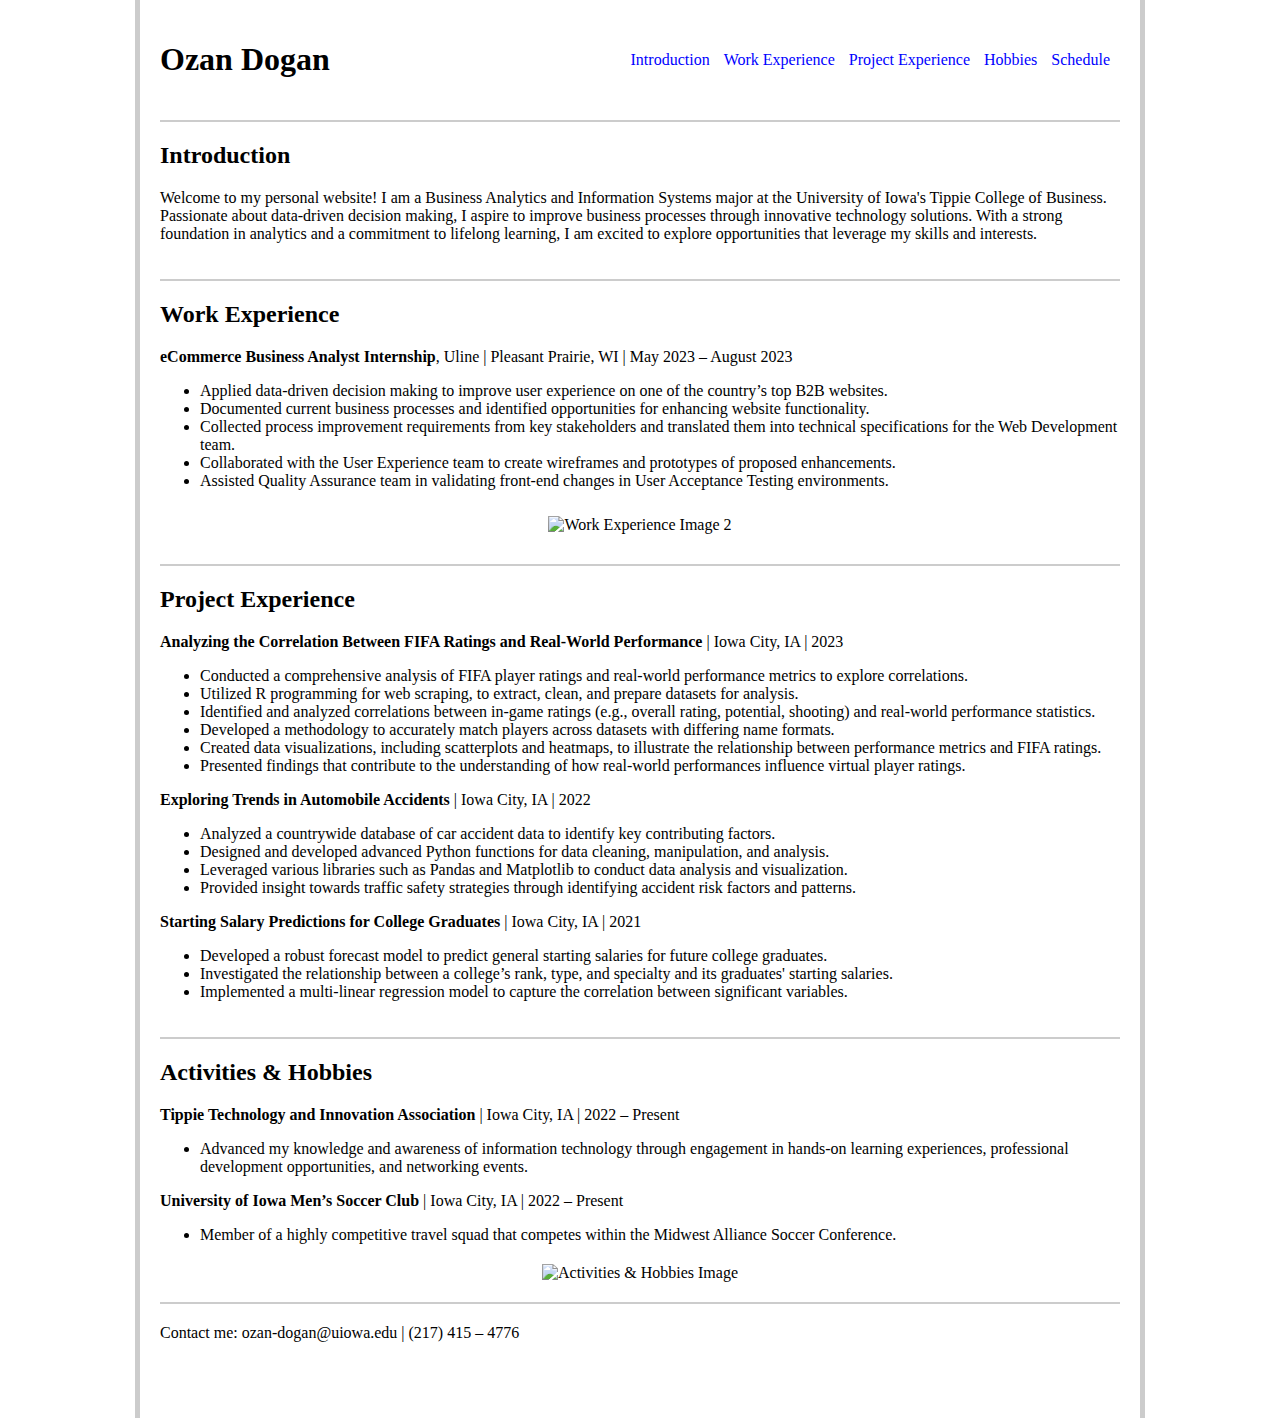
==== index.html @ 4a9fad22 "Final commit." ====
<!DOCTYPE html>
<html lang="en">
<head>
    <meta charset="UTF-8">
    <meta name="viewport" content="width=device-width, initial-scale=1.0">
    <link rel="stylesheet" href="stylesheet.css">
    <title>Ozan Dogan</title>
</head>
<body>

<div class="container">
    <header style="display: flex; justify-content: space-between; align-items: center;">
        <h1>Ozan Dogan</h1>
        <nav>
            <ul>
                <li><a href="#introduction">Introduction</a></li>
                <li><a href="#work">Work Experience</a></li>
                <li><a href="#projects">Project Experience</a></li>
                <li><a href="#hobbies">Hobbies</a></li>
                <li><a href="schedule.html">Schedule</a></li>
            </ul>
        </nav>
    </header>

    <section id="introduction">
        <h2>Introduction</h2>
        <p>Welcome to my personal website! I am a Business Analytics and Information Systems major at the University of Iowa's Tippie College of Business. Passionate about data-driven decision making, I aspire to improve business processes through innovative technology solutions. With a strong foundation in analytics and a commitment to lifelong learning, I am excited to explore opportunities that leverage my skills and interests.</p>
    </section>

    <section id="work">
        <h2>Work Experience</h2>
        <p><strong>eCommerce Business Analyst Internship</strong>, Uline | Pleasant Prairie, WI | May 2023 – August 2023</p>
        <ul>
            <li>Applied data-driven decision making to improve user experience on one of the country’s top B2B websites.</li>
            <li>Documented current business processes and identified opportunities for enhancing website functionality.</li>
            <li>Collected process improvement requirements from key stakeholders and translated them into technical specifications for the Web Development team.</li>
            <li>Collaborated with the User Experience team to create wireframes and prototypes of proposed enhancements.</li>
            <li>Assisted Quality Assurance team in validating front-end changes in User Acceptance Testing environments.</li>
        </ul>
        <div style="text-align: center;">
            <img src="images/image3.jpg" alt="Work Experience Image 2" style="width: 45%; margin: 10px;">
        </div>
    </section>

    <section id="projects">
        <h2>Project Experience</h2>
        <p><strong>Analyzing the Correlation Between FIFA Ratings and Real-World Performance</strong> | Iowa City, IA | 2023</p>
        <ul>
            <li>Conducted a comprehensive analysis of FIFA player ratings and real-world performance metrics to explore correlations.</li>
            <li>Utilized R programming for web scraping, to extract, clean, and prepare datasets for analysis.</li>
            <li>Identified and analyzed correlations between in-game ratings (e.g., overall rating, potential, shooting) and real-world performance statistics.</li>
            <li>Developed a methodology to accurately match players across datasets with differing name formats.</li>
            <li>Created data visualizations, including scatterplots and heatmaps, to illustrate the relationship between performance metrics and FIFA ratings.</li>
            <li>Presented findings that contribute to the understanding of how real-world performances influence virtual player ratings.</li>
        </ul>
        <p><strong>Exploring Trends in Automobile Accidents</strong> | Iowa City, IA | 2022</p>
        <ul>
            <li>Analyzed a countrywide database of car accident data to identify key contributing factors.</li>
            <li>Designed and developed advanced Python functions for data cleaning, manipulation, and analysis.</li>
            <li>Leveraged various libraries such as Pandas and Matplotlib to conduct data analysis and visualization.</li>
            <li>Provided insight towards traffic safety strategies through identifying accident risk factors and patterns.</li>
        </ul>
        <p><strong>Starting Salary Predictions for College Graduates</strong> | Iowa City, IA | 2021</p>
        <ul>
            <li>Developed a robust forecast model to predict general starting salaries for future college graduates.</li>
            <li>Investigated the relationship between a college’s rank, type, and specialty and its graduates' starting salaries.</li>
            <li>Implemented a multi-linear regression model to capture the correlation between significant variables.</li>
        </ul>
    </section>

    <section id="hobbies">
        <h2>Activities & Hobbies</h2>
        <p><strong>Tippie Technology and Innovation Association</strong> | Iowa City, IA | 2022 – Present</p>
        <ul>
            <li>Advanced my knowledge and awareness of information technology through engagement in hands-on learning experiences, professional development opportunities, and networking events.</li>
        </ul>
        <p><strong>University of Iowa Men’s Soccer Club</strong> | Iowa City, IA | 2022 – Present</p>
        <ul>
            <li>Member of a highly competitive travel squad that competes within the Midwest Alliance Soccer Conference.</li>
        </ul>
        <div style="text-align: center; margin-top: 20px;">
            <img src="images/image4.jpg" alt="Activities & Hobbies Image" style="width: 60%; height: auto;">
        </div>
    </section>

    <footer>
        <p>Contact me: ozan-dogan@uiowa.edu | (217) 415 – 4776</p>
    </footer>
</div>

</body>
</html>
---- stylesheet.css ----
body {
    margin: 0;
    padding: 0;
    box-sizing: border-box;
}

.container {
    margin: 0 auto;
    max-width: 960px;
    padding: 20px;
    border-left: 5px solid #ccc;
    border-right: 5px solid #ccc;
}

header, section, footer {
    border-bottom: 2px solid #ccc;
    padding-bottom: 20px;
    margin-bottom: 20px;
}

nav ul {
    list-style-type: none;
    padding: 0;
}

nav ul li {
    display: inline;
    margin-right: 10px;
}

a {
    text-decoration: none;
    color: blue;
}

a:hover {
    text-decoration: underline;
}

footer {
    border-bottom: none;
}
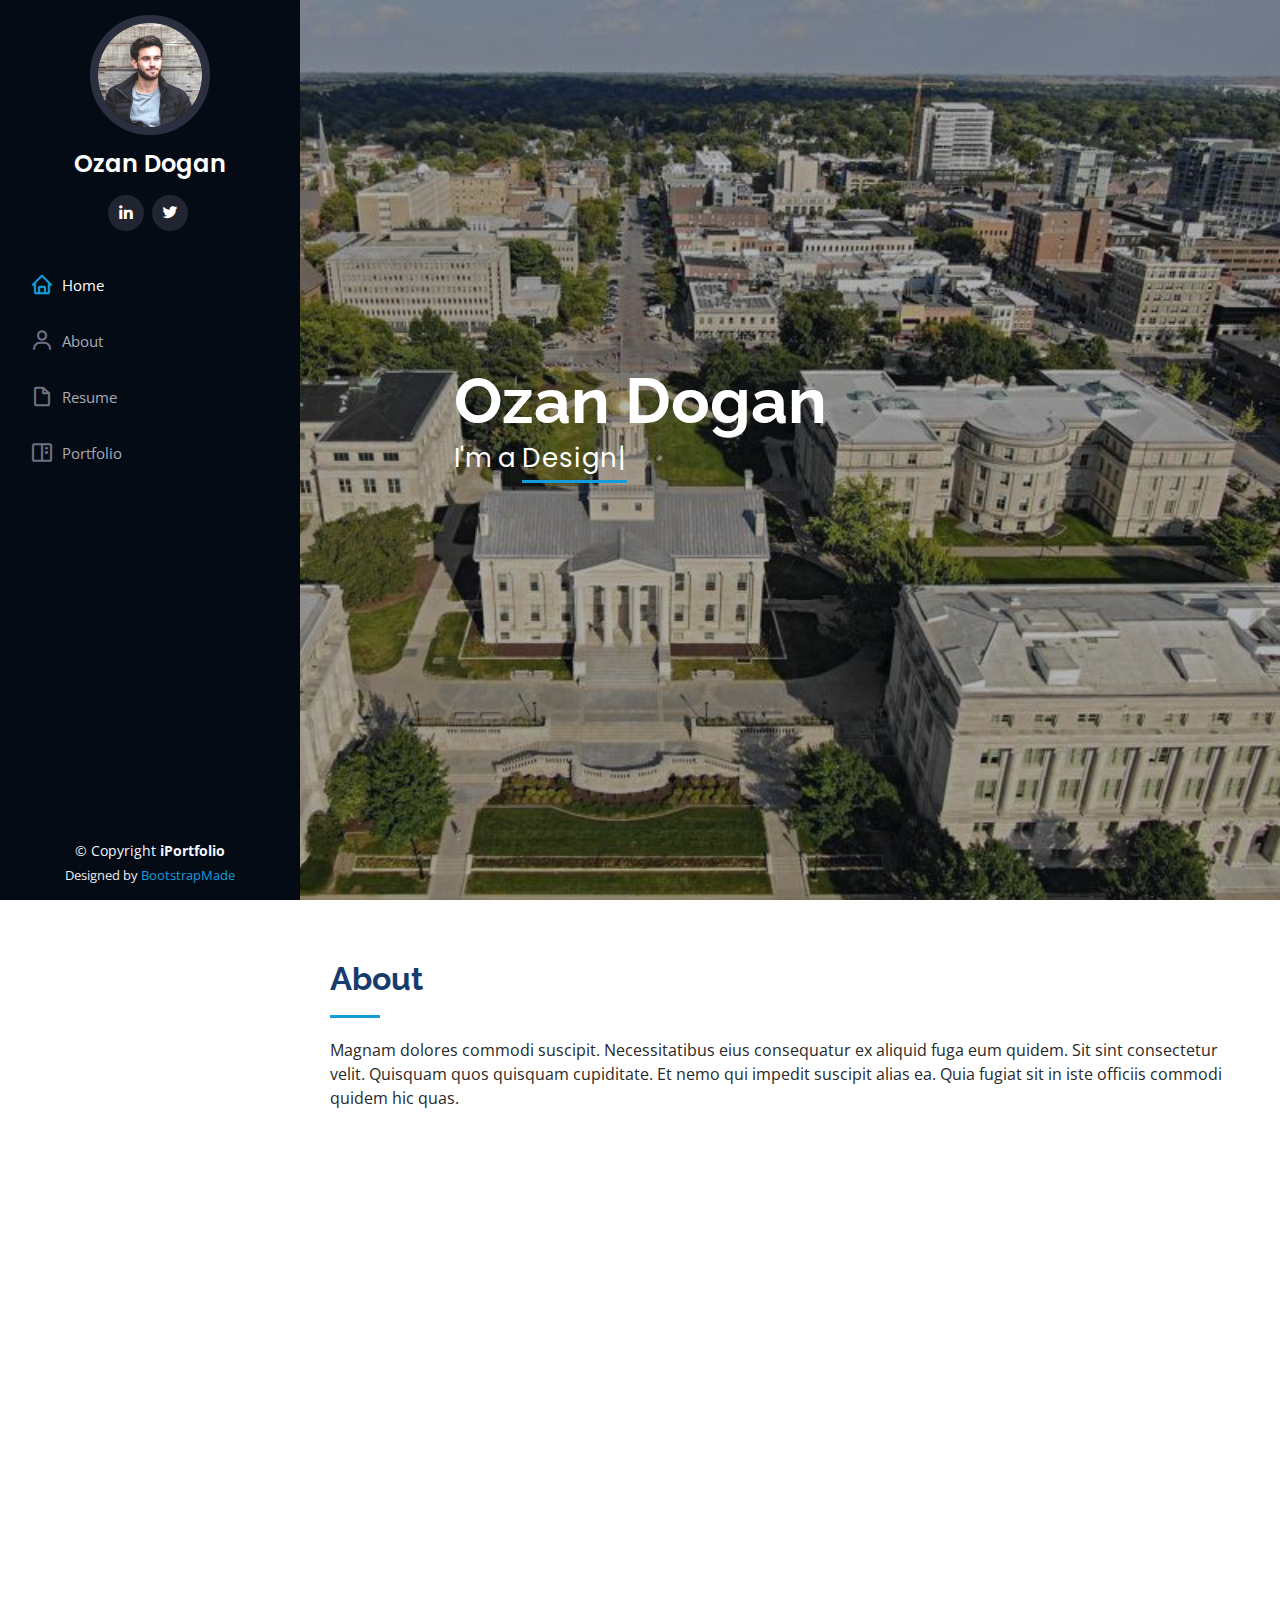
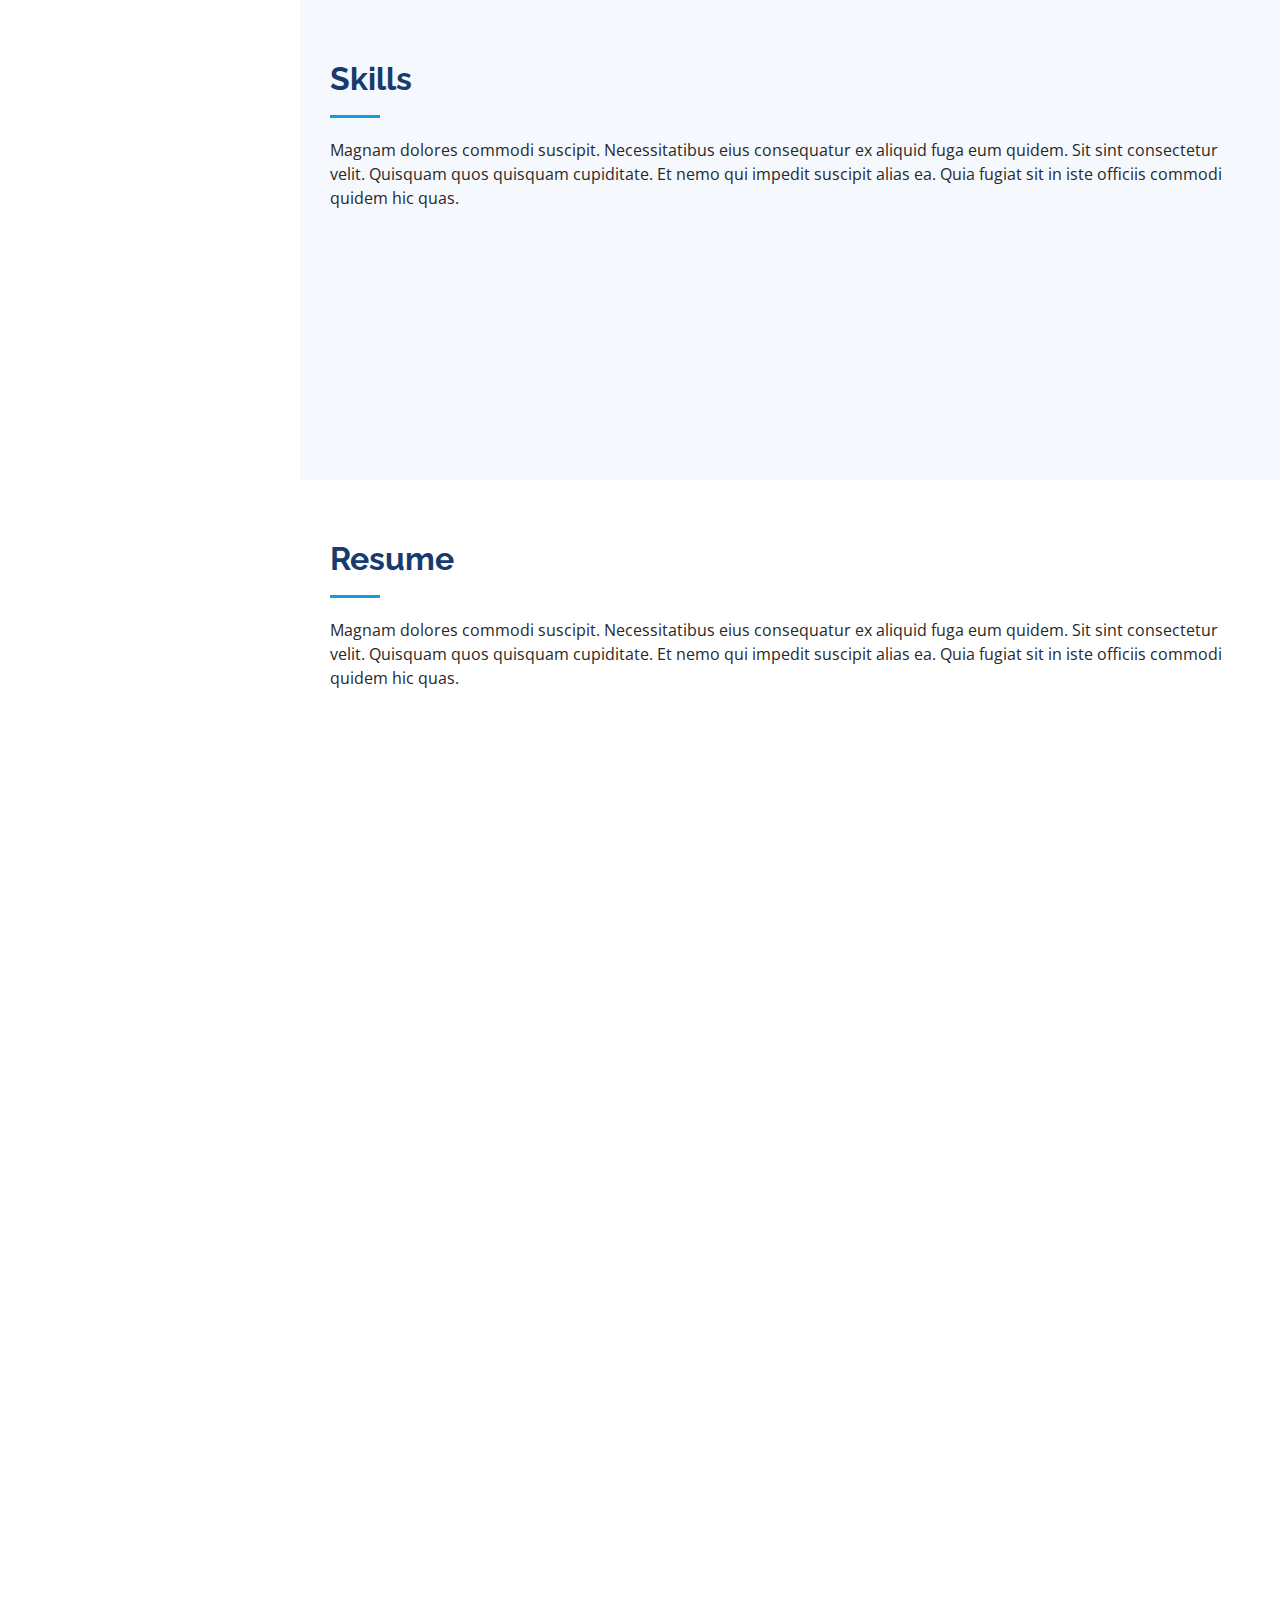
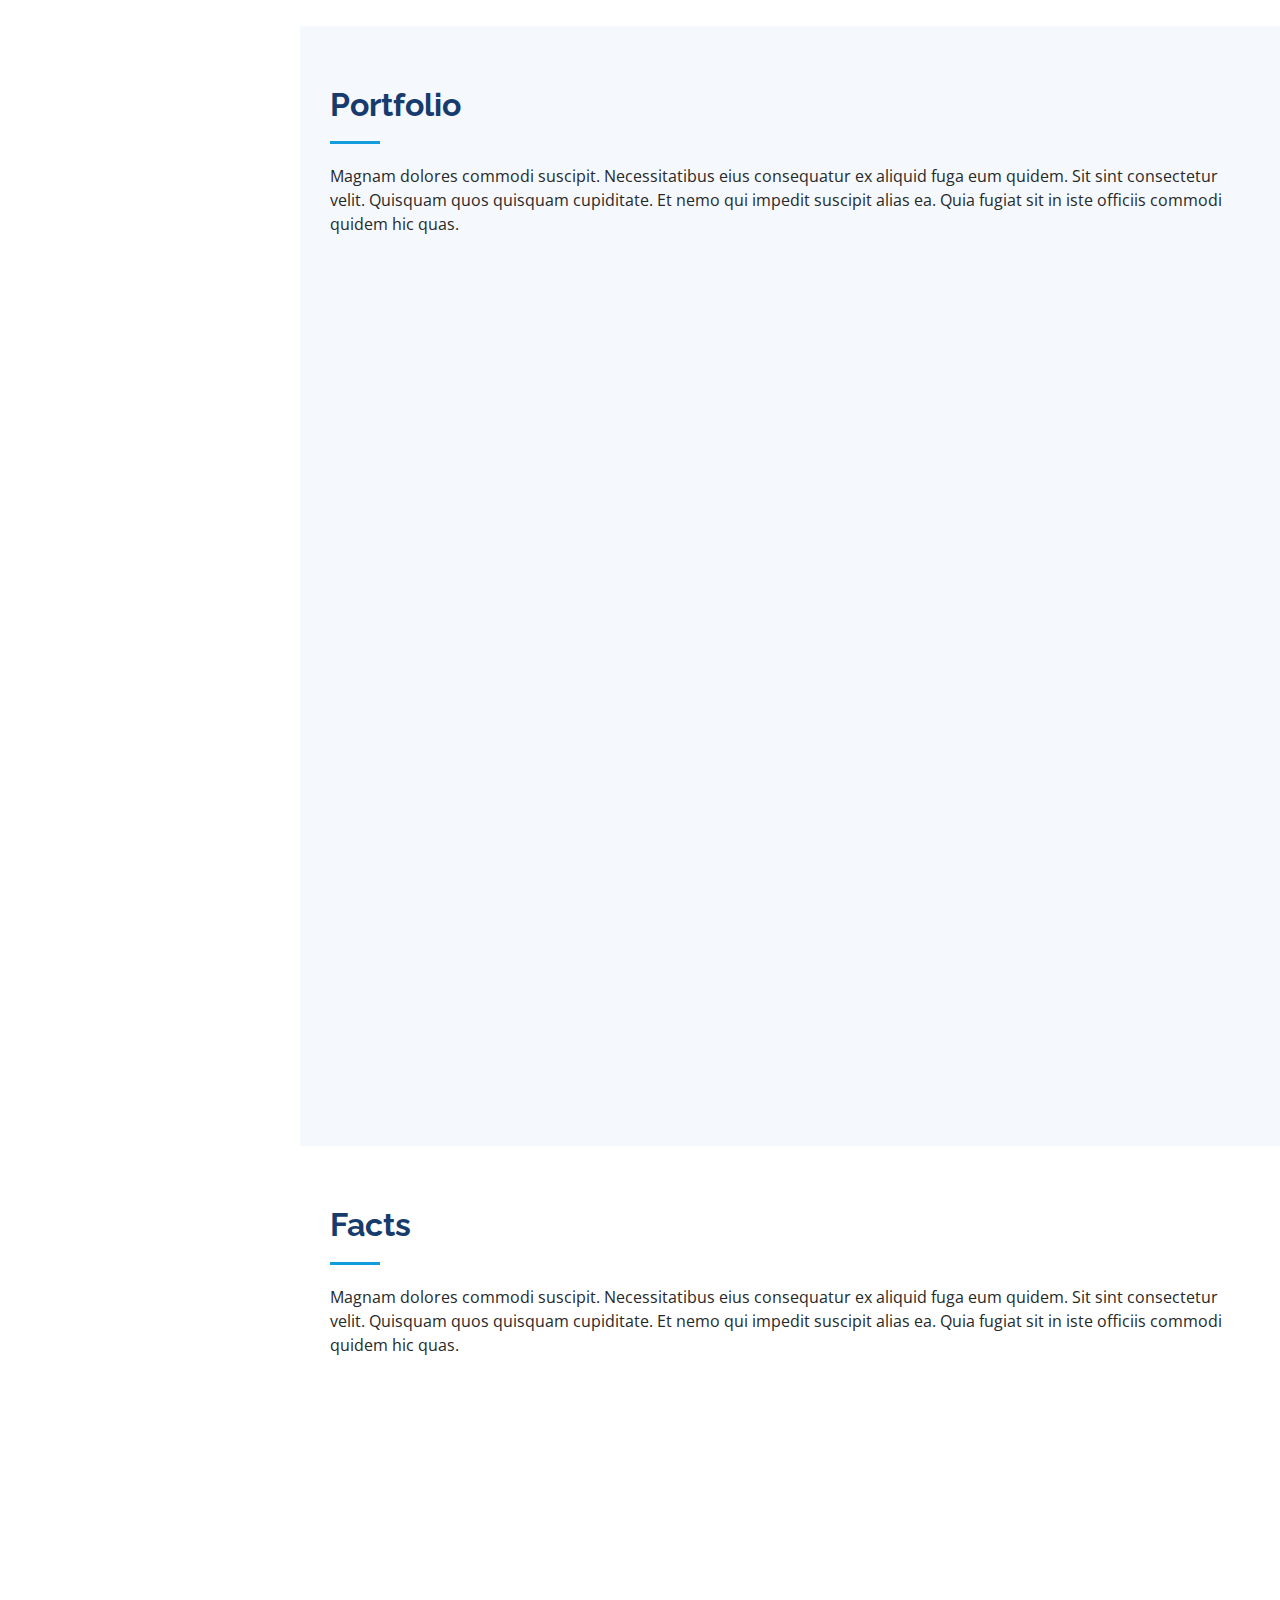
==== commit ea8c54cc: "Added portfolio" ====
--- a/index.html
+++ b/index.html
@@ -1,93 +1,458 @@
 <!DOCTYPE html>
 <html lang="en">
+
 <head>
-    <meta charset="UTF-8">
-    <meta name="viewport" content="width=device-width, initial-scale=1.0">
-    <link rel="stylesheet" href="stylesheet.css">
-    <title>Ozan Dogan</title>
+  <meta charset="utf-8">
+  <meta content="width=device-width, initial-scale=1.0" name="viewport">
+
+  <title>iPortfolio Bootstrap Template - Index</title>
+  <meta content="" name="description">
+  <meta content="" name="keywords">
+
+  <!-- Favicons -->
+  <link href="assets/img/favicon.png" rel="icon">
+  <link href="assets/img/apple-touch-icon.png" rel="apple-touch-icon">
+
+  <!-- Google Fonts -->
+  <link href="https://fonts.googleapis.com/css?family=Open+Sans:300,300i,400,400i,600,600i,700,700i|Raleway:300,300i,400,400i,500,500i,600,600i,700,700i|Poppins:300,300i,400,400i,500,500i,600,600i,700,700i" rel="stylesheet">
+
+  <!-- Vendor CSS Files -->
+  <link href="assets/vendor/aos/aos.css" rel="stylesheet">
+  <link href="assets/vendor/bootstrap/css/bootstrap.min.css" rel="stylesheet">
+  <link href="assets/vendor/bootstrap-icons/bootstrap-icons.css" rel="stylesheet">
+  <link href="assets/vendor/boxicons/css/boxicons.min.css" rel="stylesheet">
+  <link href="assets/vendor/glightbox/css/glightbox.min.css" rel="stylesheet">
+  <link href="assets/vendor/swiper/swiper-bundle.min.css" rel="stylesheet">
+
+  <!-- Template Main CSS File -->
+  <link href="assets/css/style.css" rel="stylesheet">
+
+  <!-- =======================================================
+  * Template Name: iPortfolio
+  * Template URL: https://bootstrapmade.com/iportfolio-bootstrap-portfolio-websites-template/
+  * Updated: Mar 17 2024 with Bootstrap v5.3.3
+  * Author: BootstrapMade.com
+  * License: https://bootstrapmade.com/license/
+  ======================================================== -->
 </head>
+
 <body>
 
-<div class="container">
-    <header style="display: flex; justify-content: space-between; align-items: center;">
-        <h1>Ozan Dogan</h1>
-        <nav>
-            <ul>
-                <li><a href="#introduction">Introduction</a></li>
-                <li><a href="#work">Work Experience</a></li>
-                <li><a href="#projects">Project Experience</a></li>
-                <li><a href="#hobbies">Hobbies</a></li>
-                <li><a href="schedule.html">Schedule</a></li>
+  <!-- ======= Mobile nav toggle button ======= -->
+  <i class="bi bi-list mobile-nav-toggle d-xl-none"></i>
+
+  <!-- ======= Header ======= -->
+  <header id="header">
+    <div class="d-flex flex-column">
+
+      <div class="profile">
+        <img src="assets/img/profile-img.jpg" alt="" class="img-fluid rounded-circle">
+        <h1 class="text-light"><a href="index.html">Ozan Dogan</a></h1>
+        <div class="social-links mt-3 text-center">
+          <a href="#" class="linkedin"><i class="bx bxl-linkedin"></i></a>
+          <a href="#" class="twitter"><i class="bx bxl-twitter"></i></a>
+        </div>
+      </div>
+
+      <nav id="navbar" class="nav-menu navbar">
+        <ul>
+          <li><a href="#hero" class="nav-link scrollto active"><i class="bx bx-home"></i> <span>Home</span></a></li>
+          <li><a href="#about" class="nav-link scrollto"><i class="bx bx-user"></i> <span>About</span></a></li>
+          <li><a href="#resume" class="nav-link scrollto"><i class="bx bx-file-blank"></i> <span>Resume</span></a></li>
+          <li><a href="#portfolio" class="nav-link scrollto"><i class="bx bx-book-content"></i> <span>Portfolio</span></a></li>
+        </ul>
+      </nav><!-- .nav-menu -->
+    </div>
+  </header><!-- End Header -->
+
+  <!-- ======= Hero Section ======= -->
+  <section id="hero" class="d-flex flex-column justify-content-center align-items-center">
+    <div class="hero-container" data-aos="fade-in">
+      <h1>Ozan Dogan</h1>
+      <p>I'm a <span class="typed" data-typed-items="Designer, Developer, Strategist, Leader"></span></p>
+    </div>
+  </section><!-- End Hero -->
+
+  <main id="main">
+
+    <!-- ======= About Section ======= -->
+    <section id="about" class="about">
+      <div class="container">
+
+        <div class="section-title">
+          <h2>About</h2>
+          <p>Magnam dolores commodi suscipit. Necessitatibus eius consequatur ex aliquid fuga eum quidem. Sit sint consectetur velit. Quisquam quos quisquam cupiditate. Et nemo qui impedit suscipit alias ea. Quia fugiat sit in iste officiis commodi quidem hic quas.</p>
+        </div>
+
+        <div class="row">
+          <div class="col-lg-4" data-aos="fade-right">
+            <img src="assets/img/profile-img.jpg" class="img-fluid" alt="">
+          </div>
+          <div class="col-lg-8 pt-4 pt-lg-0 content" data-aos="fade-left">
+            <h3>Business Analyst &amp; Product Manager.</h3>
+            <p class="fst-italic">
+              Lorem ipsum dolor sit amet, consectetur adipiscing elit, sed do eiusmod tempor incididunt ut labore et dolore
+              magna aliqua.
+            </p>
+            <div class="row">
+              <div class="col-lg-6">
+                <ul>
+                  <li><i class="bi bi-chevron-right"></i> <strong>Birthday:</strong> <span>6 September 2001</span></li>
+                  <li><i class="bi bi-chevron-right"></i> <strong>Website:</strong> <span>www.ozandogan.me</span></li>
+                  <li><i class="bi bi-chevron-right"></i> <strong>Phone:</strong> <span>+217 415 41776</span></li>
+                  <li><i class="bi bi-chevron-right"></i> <strong>City:</strong> <span>Springfield, IL</span></li>
+                </ul>
+              </div>
+              <div class="col-lg-6">
+                <ul>
+                  <li><i class="bi bi-chevron-right"></i> <strong>Age:</strong> <span>22</span></li>
+                  <li><i class="bi bi-chevron-right"></i> <strong>Degree:</strong> <span>Bachelor</span></li>
+                  <li><i class="bi bi-chevron-right"></i> <strong>Email:</strong> <span>dogan@uiowa.edu</span></li>
+                  <li><i class="bi bi-chevron-right"></i> <strong>Looking for Work?</strong> <span>Yes</span></li>
+                </ul>
+              </div>
+            </div>
+            <p>
+              Officiis eligendi itaque labore et dolorum mollitia officiis optio vero. Quisquam sunt adipisci omnis et ut. Nulla accusantium dolor incidunt officia tempore. Et eius omnis.
+              Cupiditate ut dicta maxime officiis quidem quia. Sed et consectetur qui quia repellendus itaque neque. Aliquid amet quidem ut quaerat cupiditate. Ab et eum qui repellendus omnis culpa magni laudantium dolores.
+            </p>
+          </div>
+        </div>
+
+      </div>
+    </section><!-- End About Section -->
+
+    <!-- ======= Skills Section ======= -->
+    <section id="skills" class="skills section-bg">
+      <div class="container">
+
+        <div class="section-title">
+          <h2>Skills</h2>
+          <p>Magnam dolores commodi suscipit. Necessitatibus eius consequatur ex aliquid fuga eum quidem. Sit sint consectetur velit. Quisquam quos quisquam cupiditate. Et nemo qui impedit suscipit alias ea. Quia fugiat sit in iste officiis commodi quidem hic quas.</p>
+        </div>
+
+        <div class="row skills-content">
+
+          <div class="col-lg-6" data-aos="fade-up">
+
+            <div class="progress">
+              <span class="skill">HTML <i class="val">100%</i></span>
+              <div class="progress-bar-wrap">
+                <div class="progress-bar" role="progressbar" aria-valuenow="100" aria-valuemin="0" aria-valuemax="100"></div>
+              </div>
+            </div>
+
+            <div class="progress">
+              <span class="skill">CSS <i class="val">90%</i></span>
+              <div class="progress-bar-wrap">
+                <div class="progress-bar" role="progressbar" aria-valuenow="90" aria-valuemin="0" aria-valuemax="100"></div>
+              </div>
+            </div>
+
+            <div class="progress">
+              <span class="skill">JavaScript <i class="val">75%</i></span>
+              <div class="progress-bar-wrap">
+                <div class="progress-bar" role="progressbar" aria-valuenow="75" aria-valuemin="0" aria-valuemax="100"></div>
+              </div>
+            </div>
+
+          </div>
+
+          <div class="col-lg-6" data-aos="fade-up" data-aos-delay="100">
+
+            <div class="progress">
+              <span class="skill">PHP <i class="val">80%</i></span>
+              <div class="progress-bar-wrap">
+                <div class="progress-bar" role="progressbar" aria-valuenow="80" aria-valuemin="0" aria-valuemax="100"></div>
+              </div>
+            </div>
+
+            <div class="progress">
+              <span class="skill">WordPress/CMS <i class="val">90%</i></span>
+              <div class="progress-bar-wrap">
+                <div class="progress-bar" role="progressbar" aria-valuenow="90" aria-valuemin="0" aria-valuemax="100"></div>
+              </div>
+            </div>
+
+            <div class="progress">
+              <span class="skill">Photoshop <i class="val">55%</i></span>
+              <div class="progress-bar-wrap">
+                <div class="progress-bar" role="progressbar" aria-valuenow="55" aria-valuemin="0" aria-valuemax="100"></div>
+              </div>
+            </div>
+
+          </div>
+
+        </div>
+
+      </div>
+    </section><!-- End Skills Section -->
+
+    <!-- ======= Resume Section ======= -->
+    <section id="resume" class="resume">
+      <div class="container">
+
+        <div class="section-title">
+          <h2>Resume</h2>
+          <p>Magnam dolores commodi suscipit. Necessitatibus eius consequatur ex aliquid fuga eum quidem. Sit sint consectetur velit. Quisquam quos quisquam cupiditate. Et nemo qui impedit suscipit alias ea. Quia fugiat sit in iste officiis commodi quidem hic quas.</p>
+        </div>
+
+        <div class="row">
+          <div class="col-lg-6" data-aos="fade-up">
+            <h3 class="resume-title">Sumary</h3>
+            <div class="resume-item pb-0">
+              <h4>Alex Smith</h4>
+              <p><em>Innovative and deadline-driven Graphic Designer with 3+ years of experience designing and developing user-centered digital/print marketing material from initial concept to final, polished deliverable.</em></p>
+              <ul>
+                <li>Portland par 127,Orlando, FL</li>
+                <li>(123) 456-7891</li>
+                <li>alice.barkley@example.com</li>
+              </ul>
+            </div>
+
+            <h3 class="resume-title">Education</h3>
+            <div class="resume-item">
+              <h4>Master of Fine Arts &amp; Graphic Design</h4>
+              <h5>2015 - 2016</h5>
+              <p><em>Rochester Institute of Technology, Rochester, NY</em></p>
+              <p>Qui deserunt veniam. Et sed aliquam labore tempore sed quisquam iusto autem sit. Ea vero voluptatum qui ut dignissimos deleniti nerada porti sand markend</p>
+            </div>
+            <div class="resume-item">
+              <h4>Bachelor of Fine Arts &amp; Graphic Design</h4>
+              <h5>2010 - 2014</h5>
+              <p><em>Rochester Institute of Technology, Rochester, NY</em></p>
+              <p>Quia nobis sequi est occaecati aut. Repudiandae et iusto quae reiciendis et quis Eius vel ratione eius unde vitae rerum voluptates asperiores voluptatem Earum molestiae consequatur neque etlon sader mart dila</p>
+            </div>
+          </div>
+          <div class="col-lg-6" data-aos="fade-up" data-aos-delay="100">
+            <h3 class="resume-title">Professional Experience</h3>
+            <div class="resume-item">
+              <h4>Senior graphic design specialist</h4>
+              <h5>2019 - Present</h5>
+              <p><em>Experion, New York, NY </em></p>
+              <ul>
+                <li>Lead in the design, development, and implementation of the graphic, layout, and production communication materials</li>
+                <li>Delegate tasks to the 7 members of the design team and provide counsel on all aspects of the project. </li>
+                <li>Supervise the assessment of all graphic materials in order to ensure quality and accuracy of the design</li>
+                <li>Oversee the efficient use of production project budgets ranging from $2,000 - $25,000</li>
+              </ul>
+            </div>
+            <div class="resume-item">
+              <h4>Graphic design specialist</h4>
+              <h5>2017 - 2018</h5>
+              <p><em>Stepping Stone Advertising, New York, NY</em></p>
+              <ul>
+                <li>Developed numerous marketing programs (logos, brochures,infographics, presentations, and advertisements).</li>
+                <li>Managed up to 5 projects or tasks at a given time while under pressure</li>
+                <li>Recommended and consulted with clients on the most appropriate graphic design</li>
+                <li>Created 4+ design presentations and proposals a month for clients and account managers</li>
+              </ul>
+            </div>
+          </div>
+        </div>
+
+      </div>
+    </section><!-- End Resume Section -->
+
+    <!-- ======= Portfolio Section ======= -->
+    <section id="portfolio" class="portfolio section-bg">
+      <div class="container">
+
+        <div class="section-title">
+          <h2>Portfolio</h2>
+          <p>Magnam dolores commodi suscipit. Necessitatibus eius consequatur ex aliquid fuga eum quidem. Sit sint consectetur velit. Quisquam quos quisquam cupiditate. Et nemo qui impedit suscipit alias ea. Quia fugiat sit in iste officiis commodi quidem hic quas.</p>
+        </div>
+
+        <div class="row" data-aos="fade-up">
+          <div class="col-lg-12 d-flex justify-content-center">
+            <ul id="portfolio-flters">
+              <li data-filter="*" class="filter-active">All</li>
+              <li data-filter=".filter-app">App</li>
+              <li data-filter=".filter-card">Card</li>
+              <li data-filter=".filter-web">Web</li>
             </ul>
-        </nav>
-    </header>
-
-    <section id="introduction">
-        <h2>Introduction</h2>
-        <p>Welcome to my personal website! I am a Business Analytics and Information Systems major at the University of Iowa's Tippie College of Business. Passionate about data-driven decision making, I aspire to improve business processes through innovative technology solutions. With a strong foundation in analytics and a commitment to lifelong learning, I am excited to explore opportunities that leverage my skills and interests.</p>
-    </section>
-
-    <section id="work">
-        <h2>Work Experience</h2>
-        <p><strong>eCommerce Business Analyst Internship</strong>, Uline | Pleasant Prairie, WI | May 2023 – August 2023</p>
-        <ul>
-            <li>Applied data-driven decision making to improve user experience on one of the country’s top B2B websites.</li>
-            <li>Documented current business processes and identified opportunities for enhancing website functionality.</li>
-            <li>Collected process improvement requirements from key stakeholders and translated them into technical specifications for the Web Development team.</li>
-            <li>Collaborated with the User Experience team to create wireframes and prototypes of proposed enhancements.</li>
-            <li>Assisted Quality Assurance team in validating front-end changes in User Acceptance Testing environments.</li>
-        </ul>
-        <div style="text-align: center;">
-            <img src="images/image3.jpg" alt="Work Experience Image 2" style="width: 45%; margin: 10px;">
-        </div>
-    </section>
-
-    <section id="projects">
-        <h2>Project Experience</h2>
-        <p><strong>Analyzing the Correlation Between FIFA Ratings and Real-World Performance</strong> | Iowa City, IA | 2023</p>
-        <ul>
-            <li>Conducted a comprehensive analysis of FIFA player ratings and real-world performance metrics to explore correlations.</li>
-            <li>Utilized R programming for web scraping, to extract, clean, and prepare datasets for analysis.</li>
-            <li>Identified and analyzed correlations between in-game ratings (e.g., overall rating, potential, shooting) and real-world performance statistics.</li>
-            <li>Developed a methodology to accurately match players across datasets with differing name formats.</li>
-            <li>Created data visualizations, including scatterplots and heatmaps, to illustrate the relationship between performance metrics and FIFA ratings.</li>
-            <li>Presented findings that contribute to the understanding of how real-world performances influence virtual player ratings.</li>
-        </ul>
-        <p><strong>Exploring Trends in Automobile Accidents</strong> | Iowa City, IA | 2022</p>
-        <ul>
-            <li>Analyzed a countrywide database of car accident data to identify key contributing factors.</li>
-            <li>Designed and developed advanced Python functions for data cleaning, manipulation, and analysis.</li>
-            <li>Leveraged various libraries such as Pandas and Matplotlib to conduct data analysis and visualization.</li>
-            <li>Provided insight towards traffic safety strategies through identifying accident risk factors and patterns.</li>
-        </ul>
-        <p><strong>Starting Salary Predictions for College Graduates</strong> | Iowa City, IA | 2021</p>
-        <ul>
-            <li>Developed a robust forecast model to predict general starting salaries for future college graduates.</li>
-            <li>Investigated the relationship between a college’s rank, type, and specialty and its graduates' starting salaries.</li>
-            <li>Implemented a multi-linear regression model to capture the correlation between significant variables.</li>
-        </ul>
-    </section>
-
-    <section id="hobbies">
-        <h2>Activities & Hobbies</h2>
-        <p><strong>Tippie Technology and Innovation Association</strong> | Iowa City, IA | 2022 – Present</p>
-        <ul>
-            <li>Advanced my knowledge and awareness of information technology through engagement in hands-on learning experiences, professional development opportunities, and networking events.</li>
-        </ul>
-        <p><strong>University of Iowa Men’s Soccer Club</strong> | Iowa City, IA | 2022 – Present</p>
-        <ul>
-            <li>Member of a highly competitive travel squad that competes within the Midwest Alliance Soccer Conference.</li>
-        </ul>
-        <div style="text-align: center; margin-top: 20px;">
-            <img src="images/image4.jpg" alt="Activities & Hobbies Image" style="width: 60%; height: auto;">
-        </div>
-    </section>
-
-    <footer>
-        <p>Contact me: ozan-dogan@uiowa.edu | (217) 415 – 4776</p>
-    </footer>
-</div>
+          </div>
+        </div>
+
+        <div class="row portfolio-container" data-aos="fade-up" data-aos-delay="100">
+
+          <div class="col-lg-4 col-md-6 portfolio-item filter-app">
+            <div class="portfolio-wrap">
+              <img src="assets/img/portfolio/portfolio-1.jpg" class="img-fluid" alt="">
+              <div class="portfolio-links">
+                <a href="assets/img/portfolio/portfolio-1.jpg" data-gallery="portfolioGallery" class="portfolio-lightbox" title="App 1"><i class="bx bx-plus"></i></a>
+                <a href="portfolio-details.html" title="More Details"><i class="bx bx-link"></i></a>
+              </div>
+            </div>
+          </div>
+
+          <div class="col-lg-4 col-md-6 portfolio-item filter-web">
+            <div class="portfolio-wrap">
+              <img src="assets/img/portfolio/portfolio-2.jpg" class="img-fluid" alt="">
+              <div class="portfolio-links">
+                <a href="assets/img/portfolio/portfolio-2.jpg" data-gallery="portfolioGallery" class="portfolio-lightbox" title="Web 3"><i class="bx bx-plus"></i></a>
+                <a href="portfolio-details.html" title="More Details"><i class="bx bx-link"></i></a>
+              </div>
+            </div>
+          </div>
+
+          <div class="col-lg-4 col-md-6 portfolio-item filter-app">
+            <div class="portfolio-wrap">
+              <img src="assets/img/portfolio/portfolio-3.jpg" class="img-fluid" alt="">
+              <div class="portfolio-links">
+                <a href="assets/img/portfolio/portfolio-3.jpg" data-gallery="portfolioGallery" class="portfolio-lightbox" title="App 2"><i class="bx bx-plus"></i></a>
+                <a href="portfolio-details.html" title="More Details"><i class="bx bx-link"></i></a>
+              </div>
+            </div>
+          </div>
+
+          <div class="col-lg-4 col-md-6 portfolio-item filter-card">
+            <div class="portfolio-wrap">
+              <img src="assets/img/portfolio/portfolio-4.jpg" class="img-fluid" alt="">
+              <div class="portfolio-links">
+                <a href="assets/img/portfolio/portfolio-4.jpg" data-gallery="portfolioGallery" class="portfolio-lightbox" title="Card 2"><i class="bx bx-plus"></i></a>
+                <a href="portfolio-details.html" title="More Details"><i class="bx bx-link"></i></a>
+              </div>
+            </div>
+          </div>
+
+          <div class="col-lg-4 col-md-6 portfolio-item filter-web">
+            <div class="portfolio-wrap">
+              <img src="assets/img/portfolio/portfolio-5.jpg" class="img-fluid" alt="">
+              <div class="portfolio-links">
+                <a href="assets/img/portfolio/portfolio-5.jpg" data-gallery="portfolioGallery" class="portfolio-lightbox" title="Web 2"><i class="bx bx-plus"></i></a>
+                <a href="portfolio-details.html" title="More Details"><i class="bx bx-link"></i></a>
+              </div>
+            </div>
+          </div>
+
+          <div class="col-lg-4 col-md-6 portfolio-item filter-app">
+            <div class="portfolio-wrap">
+              <img src="assets/img/portfolio/portfolio-6.jpg" class="img-fluid" alt="">
+              <div class="portfolio-links">
+                <a href="assets/img/portfolio/portfolio-6.jpg" data-gallery="portfolioGallery" class="portfolio-lightbox" title="App 3"><i class="bx bx-plus"></i></a>
+                <a href="portfolio-details.html" title="More Details"><i class="bx bx-link"></i></a>
+              </div>
+            </div>
+          </div>
+
+          <div class="col-lg-4 col-md-6 portfolio-item filter-card">
+            <div class="portfolio-wrap">
+              <img src="assets/img/portfolio/portfolio-7.jpg" class="img-fluid" alt="">
+              <div class="portfolio-links">
+                <a href="assets/img/portfolio/portfolio-7.jpg" data-gallery="portfolioGallery" class="portfolio-lightbox" title="Card 1"><i class="bx bx-plus"></i></a>
+                <a href="portfolio-details.html" title="More Details"><i class="bx bx-link"></i></a>
+              </div>
+            </div>
+          </div>
+
+          <div class="col-lg-4 col-md-6 portfolio-item filter-card">
+            <div class="portfolio-wrap">
+              <img src="assets/img/portfolio/portfolio-8.jpg" class="img-fluid" alt="">
+              <div class="portfolio-links">
+                <a href="assets/img/portfolio/portfolio-8.jpg" data-gallery="portfolioGallery" class="portfolio-lightbox" title="Card 3"><i class="bx bx-plus"></i></a>
+                <a href="portfolio-details.html" title="More Details"><i class="bx bx-link"></i></a>
+              </div>
+            </div>
+          </div>
+
+          <div class="col-lg-4 col-md-6 portfolio-item filter-web">
+            <div class="portfolio-wrap">
+              <img src="assets/img/portfolio/portfolio-9.jpg" class="img-fluid" alt="">
+              <div class="portfolio-links">
+                <a href="assets/img/portfolio/portfolio-9.jpg" data-gallery="portfolioGallery" class="portfolio-lightbox" title="Web 3"><i class="bx bx-plus"></i></a>
+                <a href="portfolio-details.html" title="More Details"><i class="bx bx-link"></i></a>
+              </div>
+            </div>
+          </div>
+
+        </div>
+
+      </div>
+    </section><!-- End Portfolio Section -->
+
+     <!-- ======= Facts Section ======= -->
+     <section id="facts" class="facts">
+      <div class="container">
+
+        <div class="section-title">
+          <h2>Facts</h2>
+          <p>Magnam dolores commodi suscipit. Necessitatibus eius consequatur ex aliquid fuga eum quidem. Sit sint consectetur velit. Quisquam quos quisquam cupiditate. Et nemo qui impedit suscipit alias ea. Quia fugiat sit in iste officiis commodi quidem hic quas.</p>
+        </div>
+
+        <div class="row no-gutters">
+
+          <div class="col-lg-3 col-md-6 d-md-flex align-items-md-stretch" data-aos="fade-up">
+            <div class="count-box">
+              <i class="bi bi-emoji-smile"></i>
+              <span data-purecounter-start="0" data-purecounter-end="232" data-purecounter-duration="1" class="purecounter"></span>
+              <p><strong>Happy Clients</strong> consequuntur quae</p>
+            </div>
+          </div>
+
+          <div class="col-lg-3 col-md-6 d-md-flex align-items-md-stretch" data-aos="fade-up" data-aos-delay="100">
+            <div class="count-box">
+              <i class="bi bi-journal-richtext"></i>
+              <span data-purecounter-start="0" data-purecounter-end="521" data-purecounter-duration="1" class="purecounter"></span>
+              <p><strong>Projects</strong> adipisci atque cum quia aut</p>
+            </div>
+          </div>
+
+          <div class="col-lg-3 col-md-6 d-md-flex align-items-md-stretch" data-aos="fade-up" data-aos-delay="200">
+            <div class="count-box">
+              <i class="bi bi-headset"></i>
+              <span data-purecounter-start="0" data-purecounter-end="1453" data-purecounter-duration="1" class="purecounter"></span>
+              <p><strong>Hours Of Support</strong> aut commodi quaerat</p>
+            </div>
+          </div>
+
+          <div class="col-lg-3 col-md-6 d-md-flex align-items-md-stretch" data-aos="fade-up" data-aos-delay="300">
+            <div class="count-box">
+              <i class="bi bi-people"></i>
+              <span data-purecounter-start="0" data-purecounter-end="32" data-purecounter-duration="1" class="purecounter"></span>
+              <p><strong>Hard Workers</strong> rerum asperiores dolor</p>
+            </div>
+          </div>
+
+        </div>
+
+      </div>
+    </section><!-- End Facts Section -->
+
+  </main><!-- End #main -->
+
+  <!-- ======= Footer ======= -->
+  <footer id="footer">
+    <div class="container">
+      <div class="copyright">
+        &copy; Copyright <strong><span>iPortfolio</span></strong>
+      </div>
+      <div class="credits">
+        <!-- All the links in the footer should remain intact. -->
+        <!-- You can delete the links only if you purchased the pro version. -->
+        <!-- Licensing information: https://bootstrapmade.com/license/ -->
+        <!-- Purchase the pro version with working PHP/AJAX contact form: https://bootstrapmade.com/iportfolio-bootstrap-portfolio-websites-template/ -->
+        Designed by <a href="https://bootstrapmade.com/">BootstrapMade</a>
+      </div>
+    </div>
+  </footer><!-- End  Footer -->
+
+  <a href="#" class="back-to-top d-flex align-items-center justify-content-center"><i class="bi bi-arrow-up-short"></i></a>
+
+  <!-- Vendor JS Files -->
+  <script src="assets/vendor/purecounter/purecounter_vanilla.js"></script>
+  <script src="assets/vendor/aos/aos.js"></script>
+  <script src="assets/vendor/bootstrap/js/bootstrap.bundle.min.js"></script>
+  <script src="assets/vendor/glightbox/js/glightbox.min.js"></script>
+  <script src="assets/vendor/isotope-layout/isotope.pkgd.min.js"></script>
+  <script src="assets/vendor/swiper/swiper-bundle.min.js"></script>
+  <script src="assets/vendor/typed.js/typed.umd.js"></script>
+  <script src="assets/vendor/waypoints/noframework.waypoints.js"></script>
+  <script src="assets/vendor/php-email-form/validate.js"></script>
+
+  <!-- Template Main JS File -->
+  <script src="assets/js/main.js"></script>
 
 </body>
-</html>
-           
+
+</html>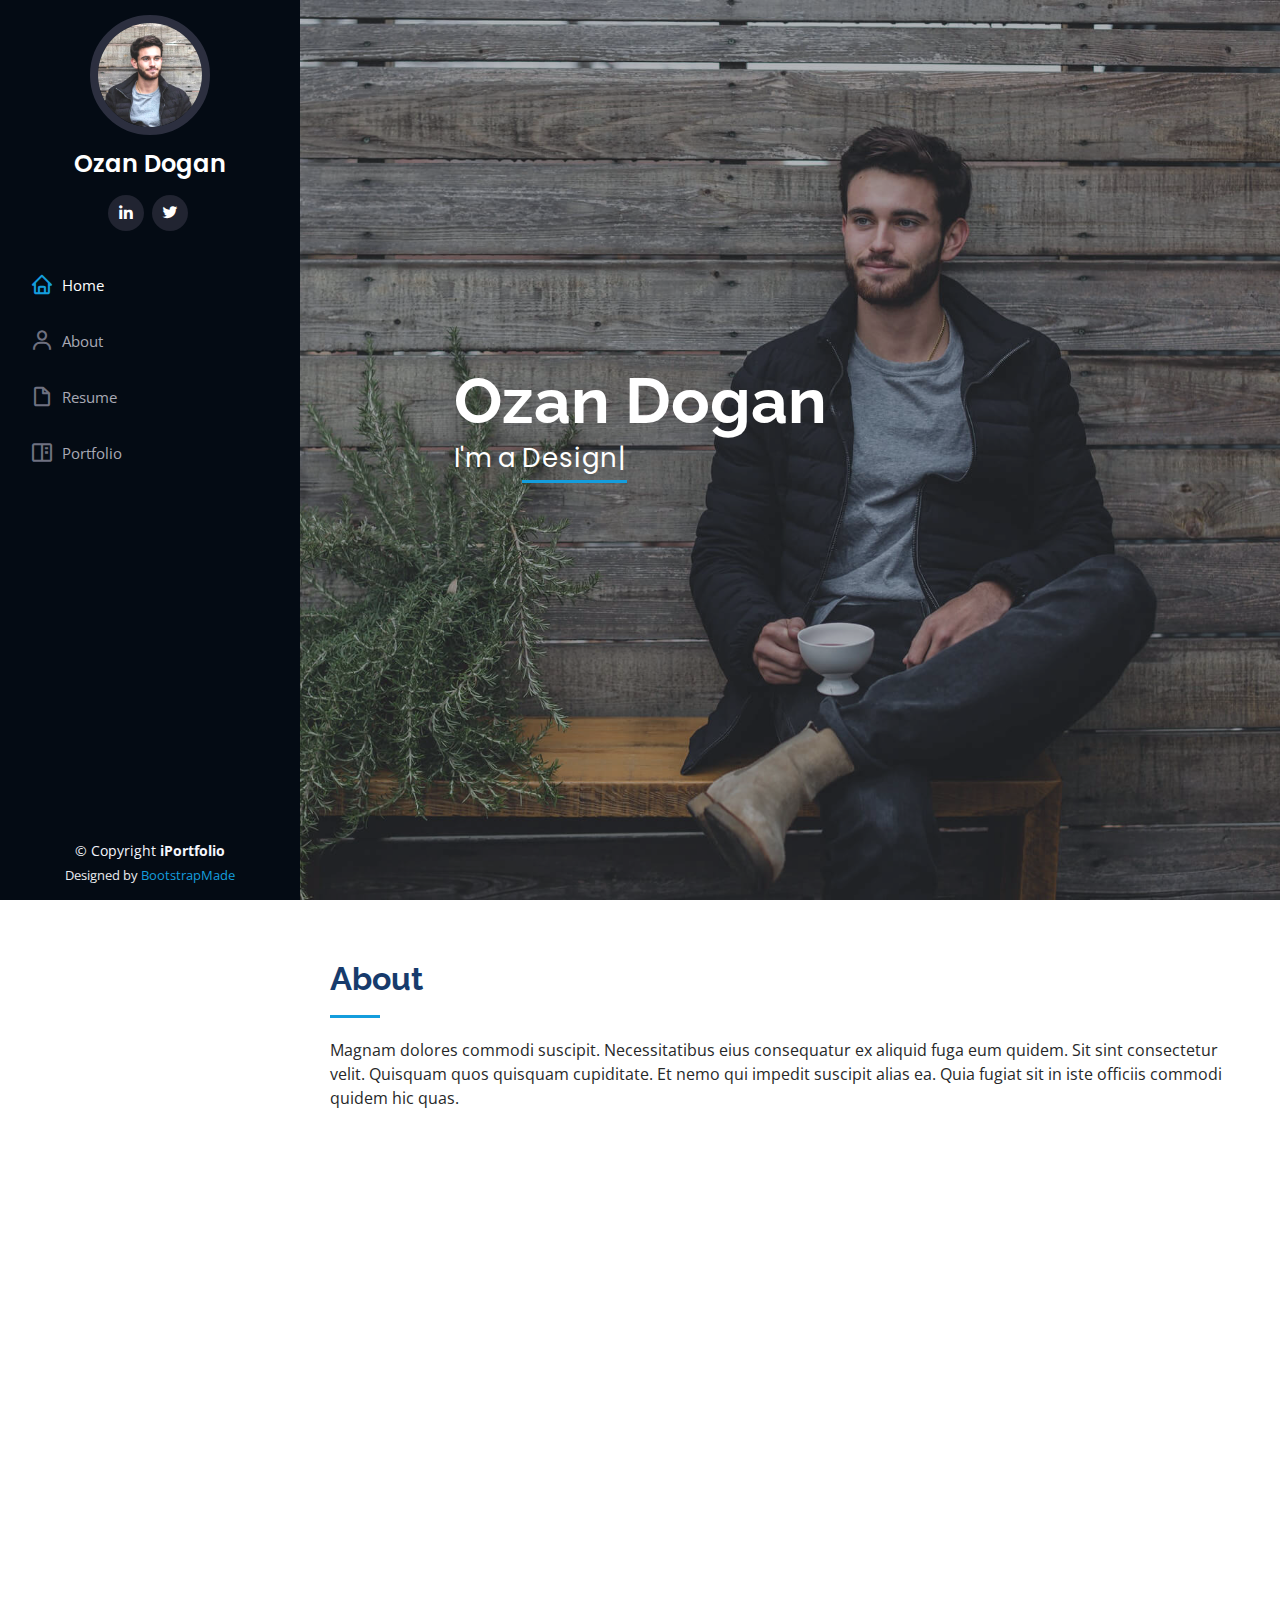
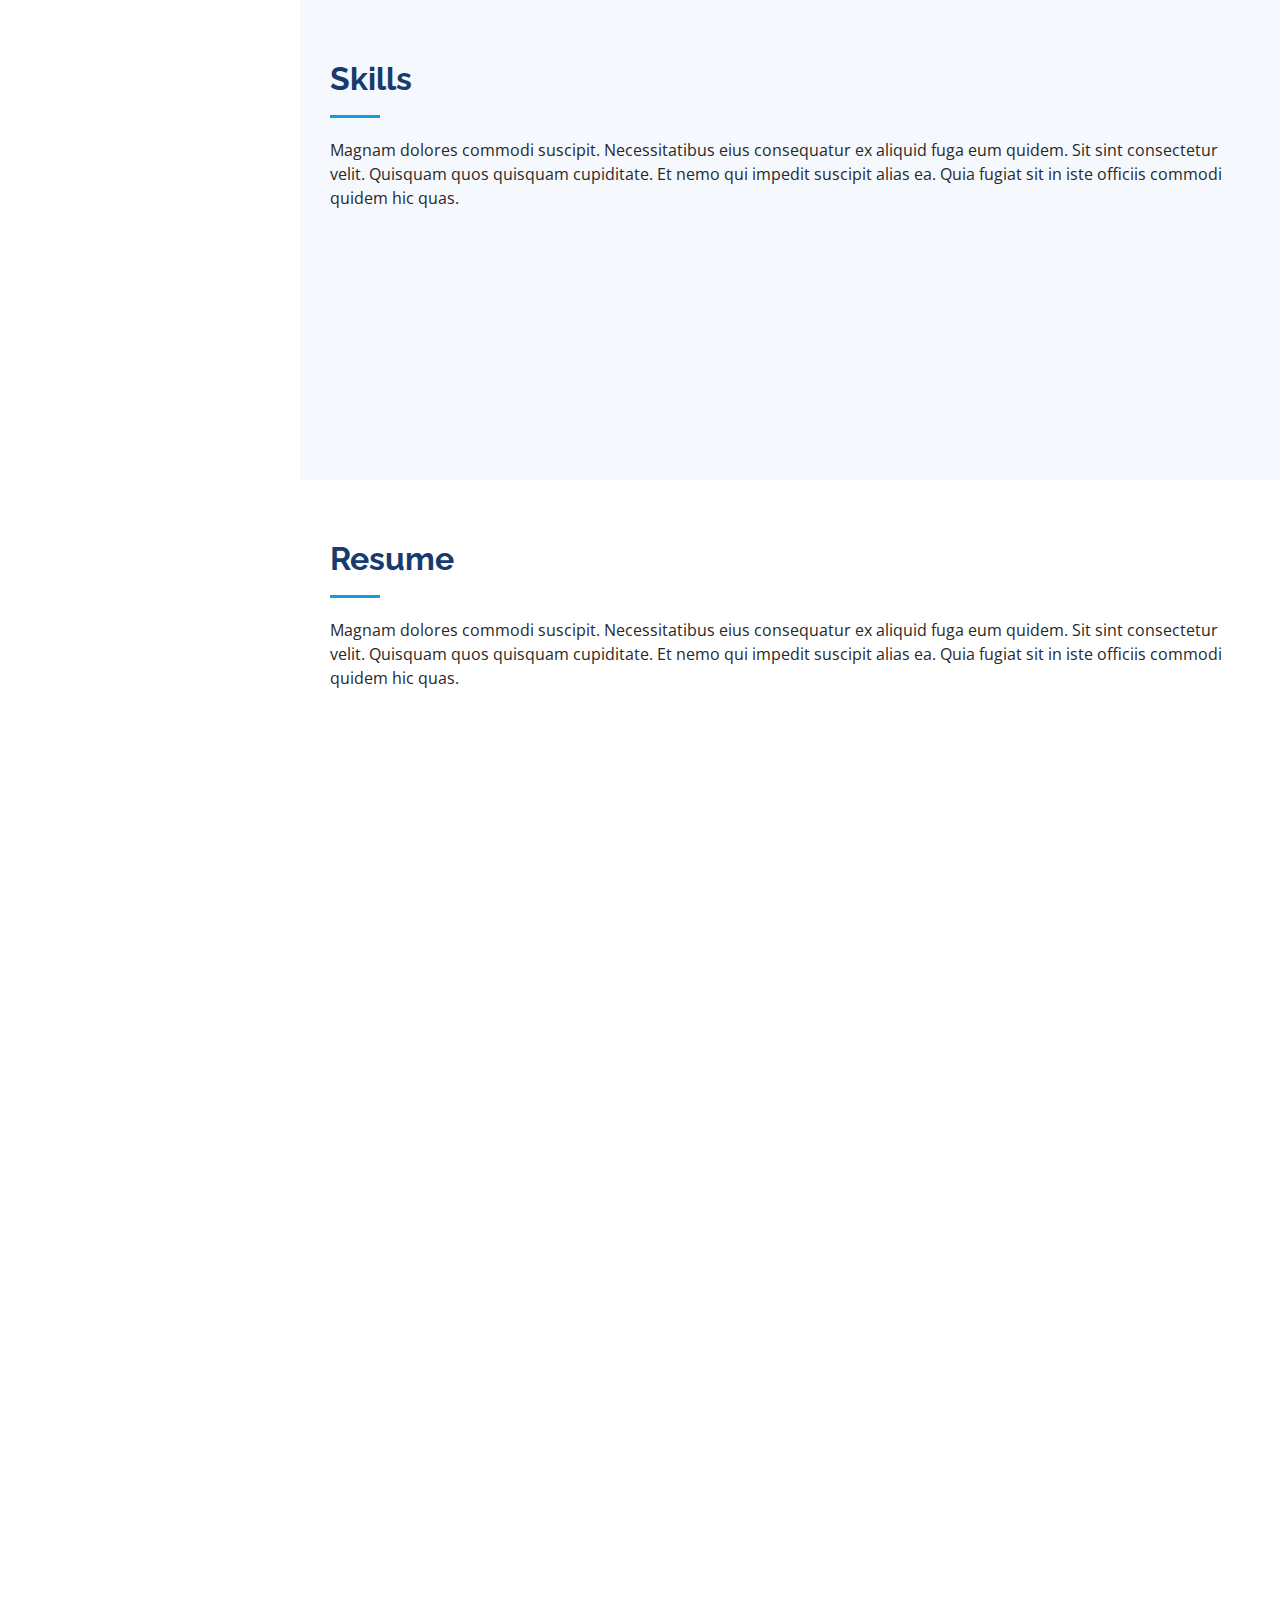
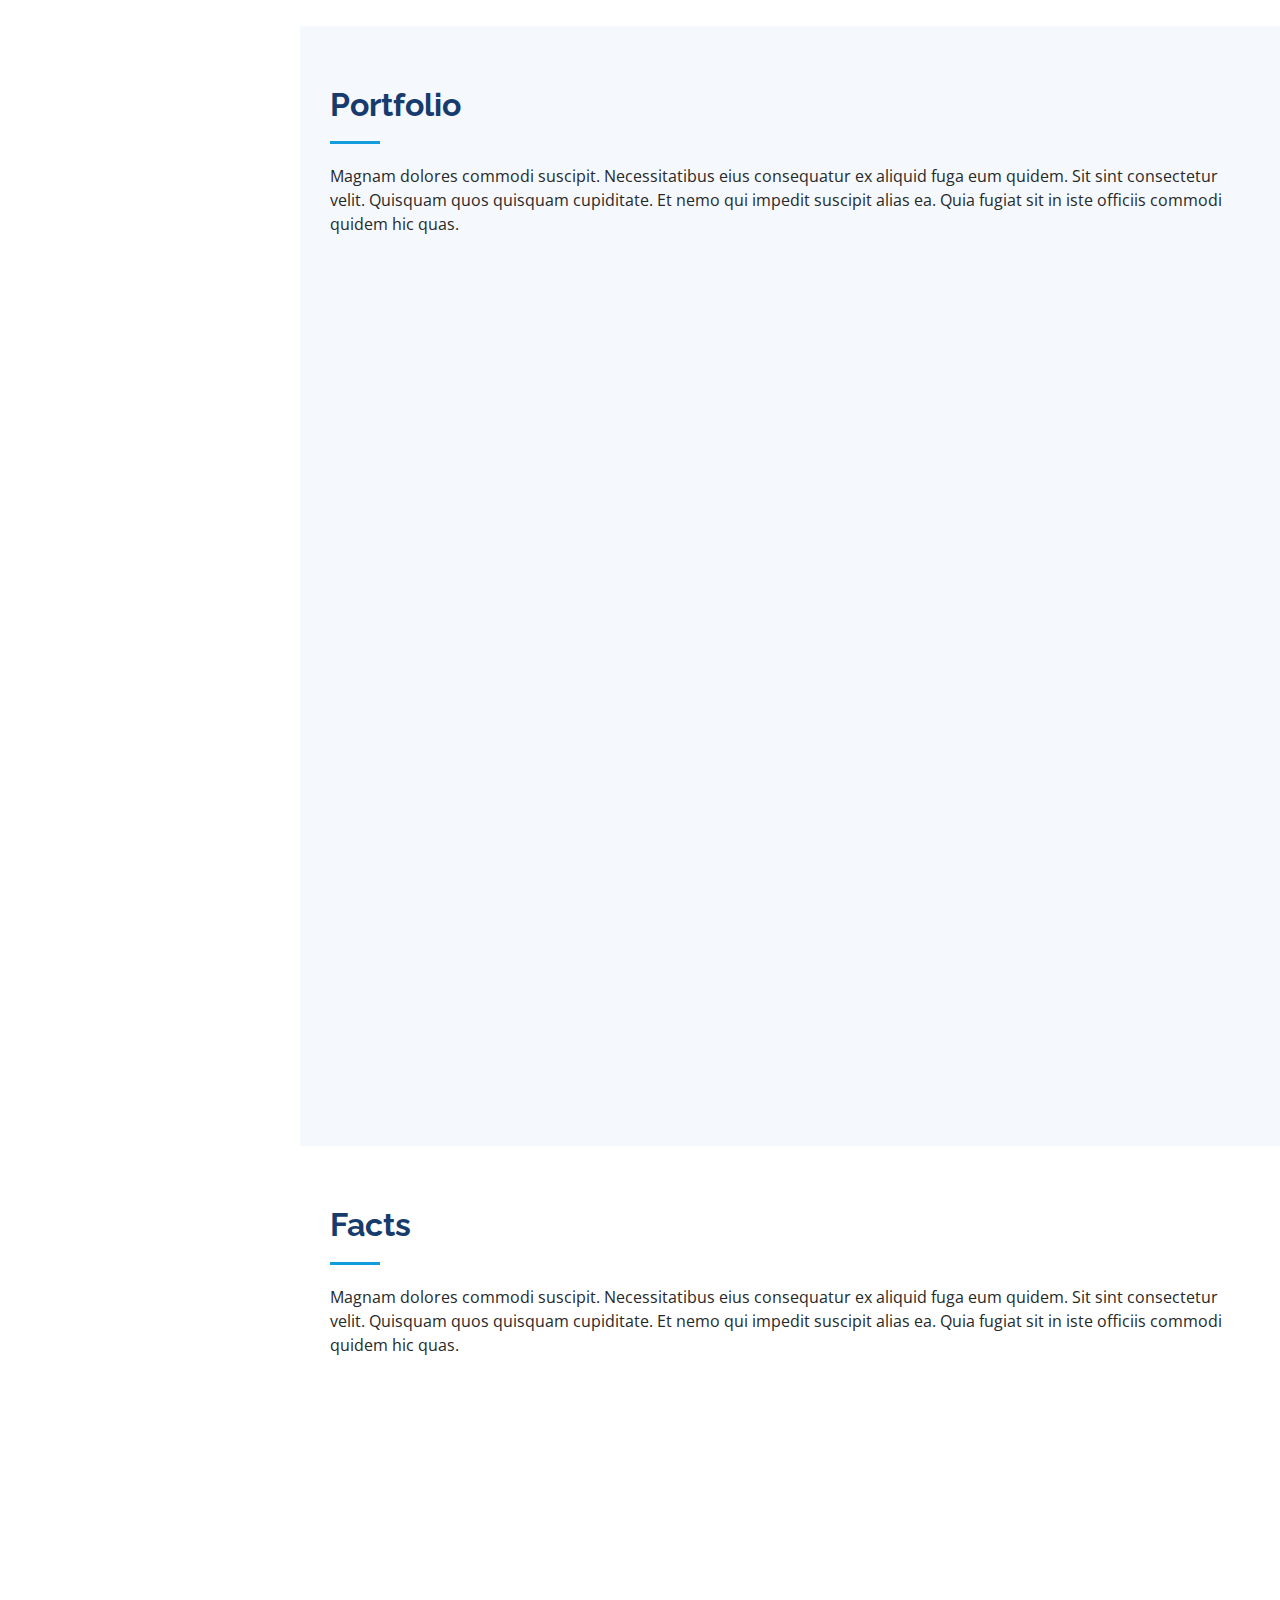
==== commit 38d7b867: "Added Google Tag" ====
--- a/index.html
+++ b/index.html
@@ -35,6 +35,16 @@
   * License: https://bootstrapmade.com/license/
   ======================================================== -->
 </head>
+
+<!-- Google tag (gtag.js) -->
+<script async src="https://www.googletagmanager.com/gtag/js?id=G-2QNYLK4YDH"></script>
+<script>
+  window.dataLayer = window.dataLayer || [];
+  function gtag(){dataLayer.push(arguments);}
+  gtag('js', new Date());
+
+  gtag('config', 'G-2QNYLK4YDH');
+</script>
 
 <body>
 
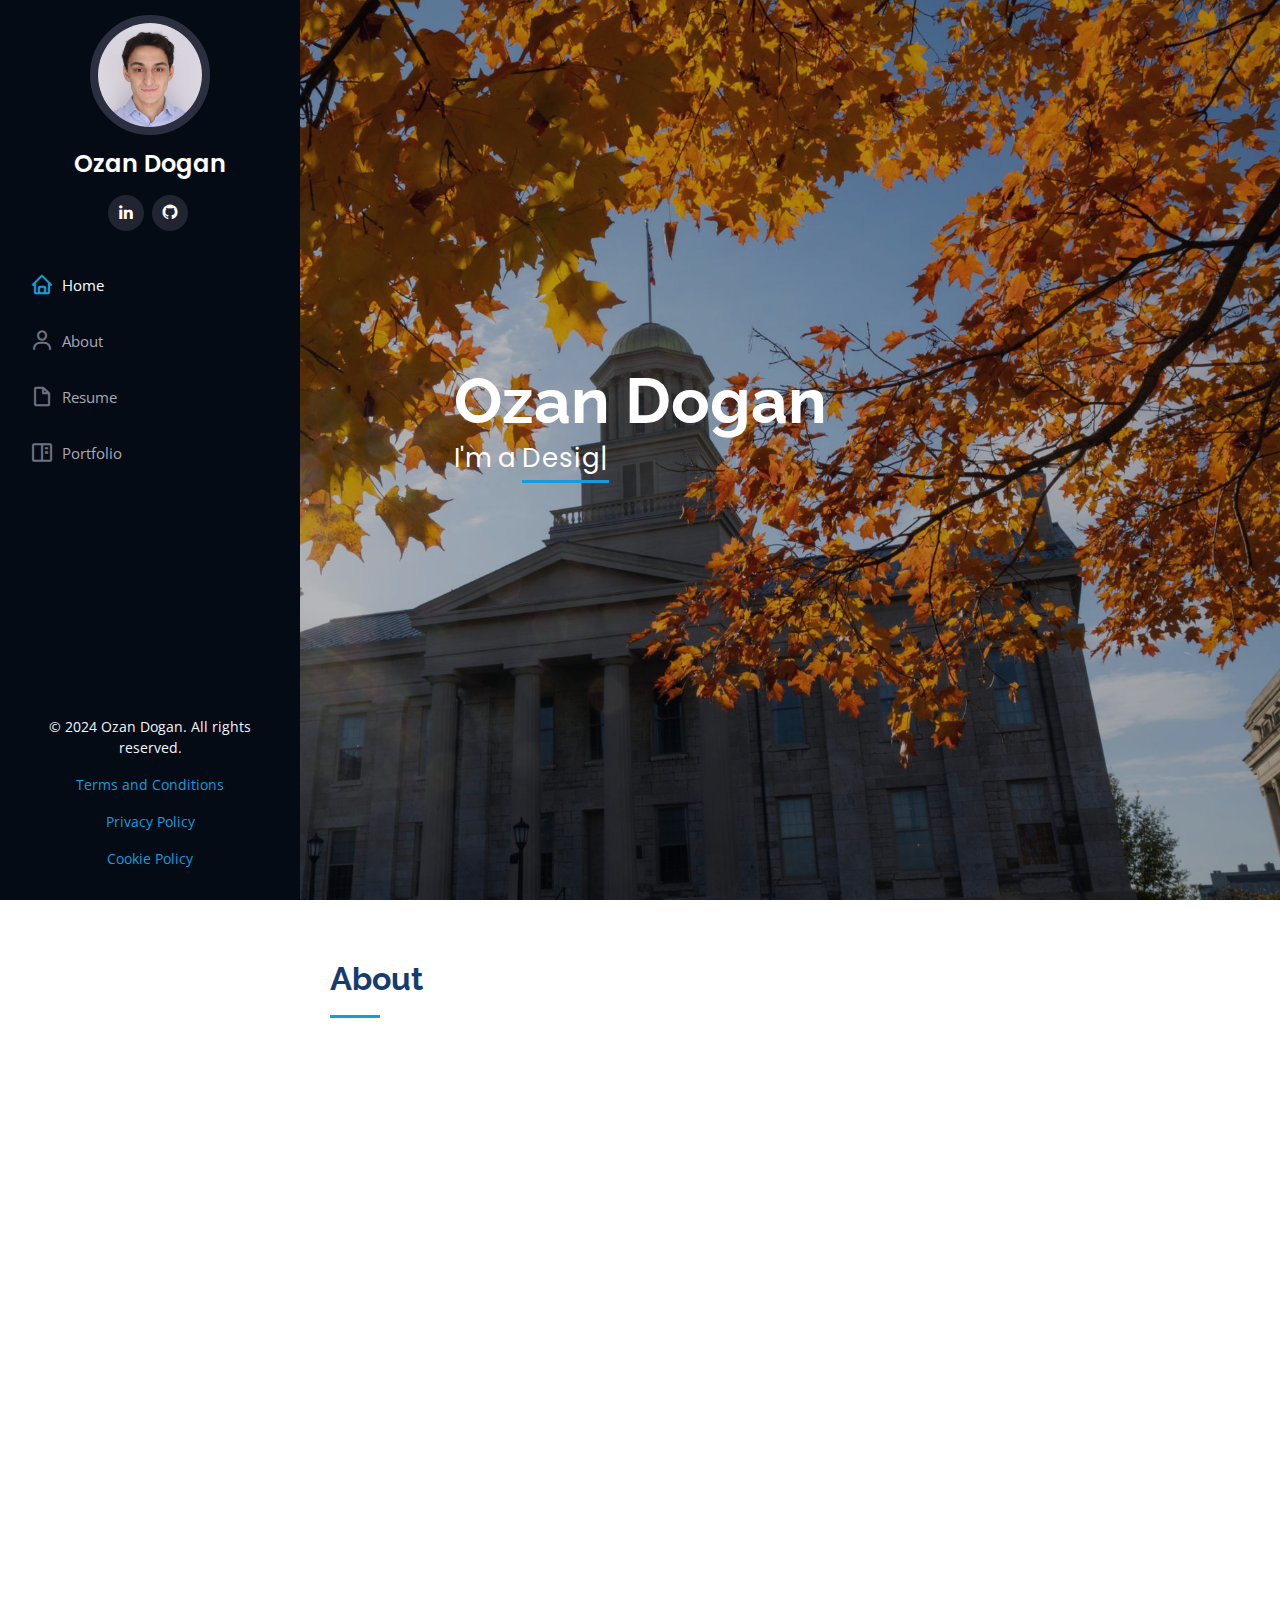
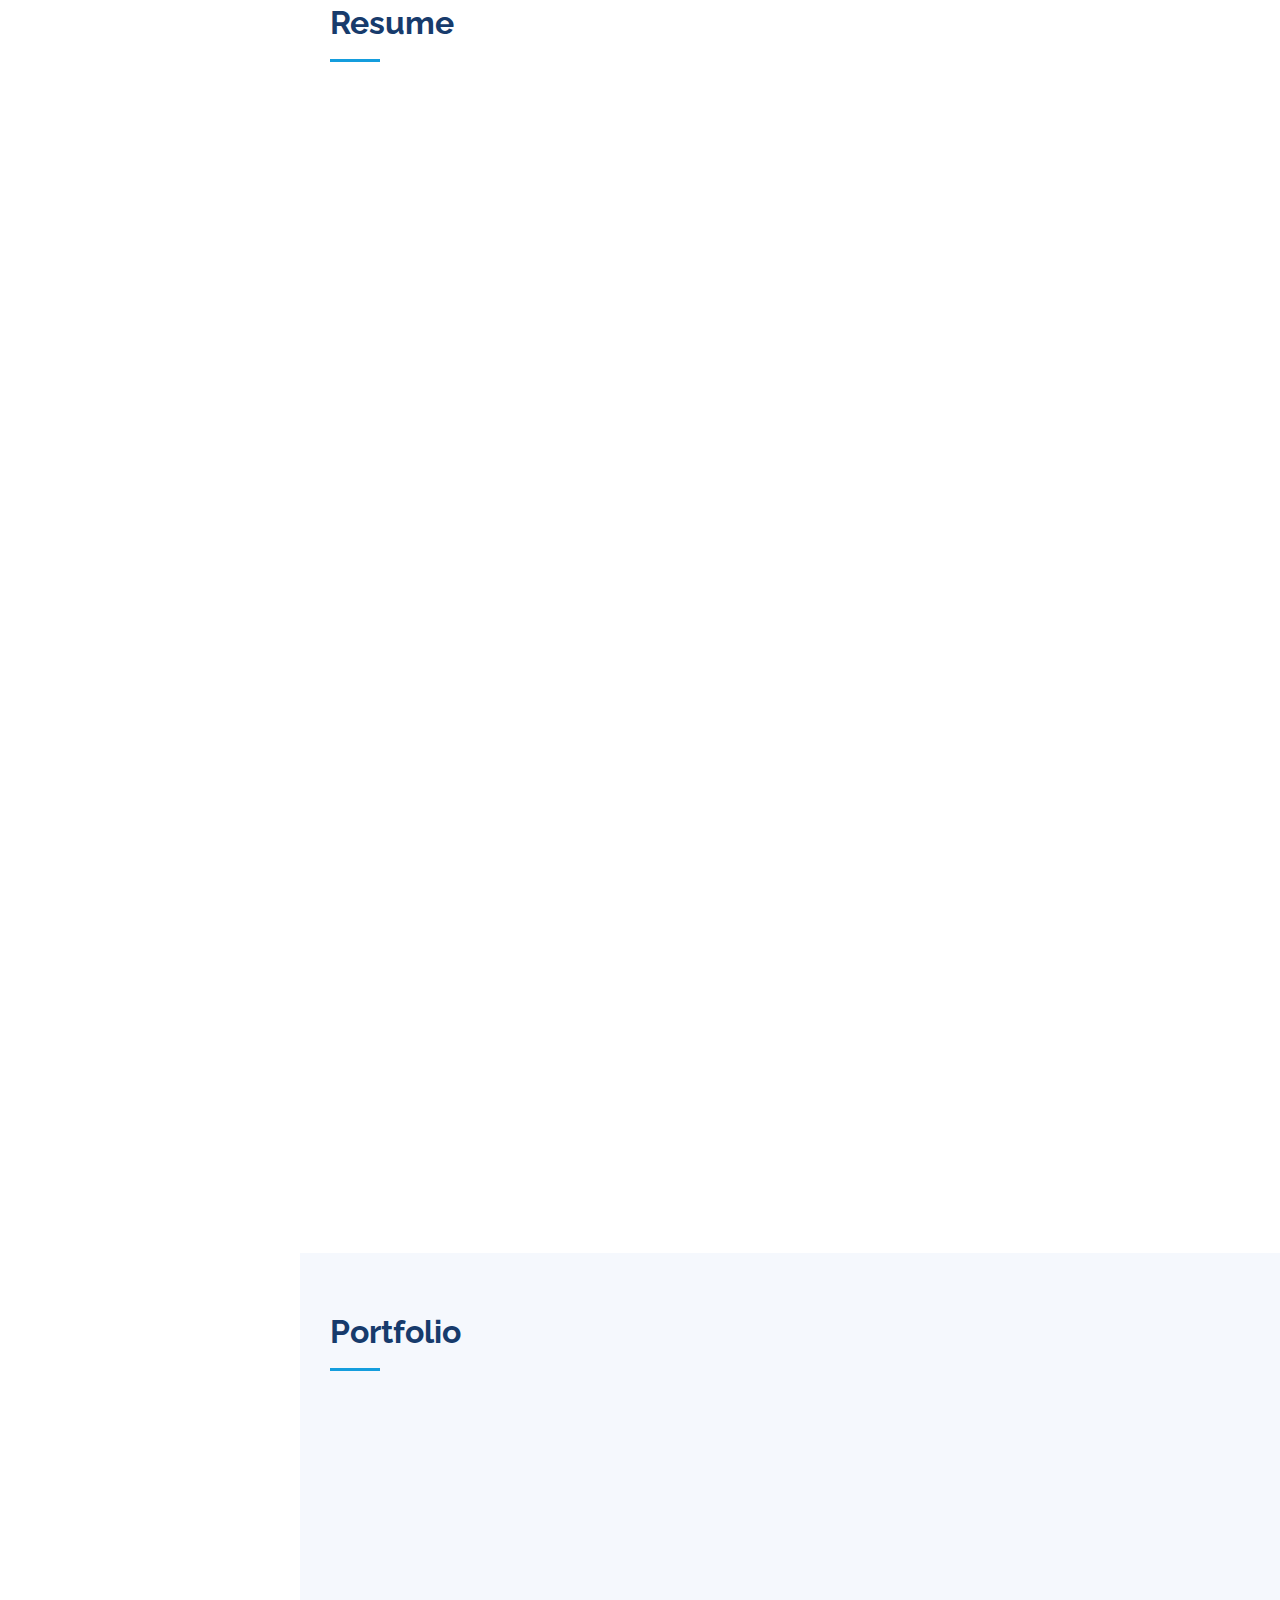
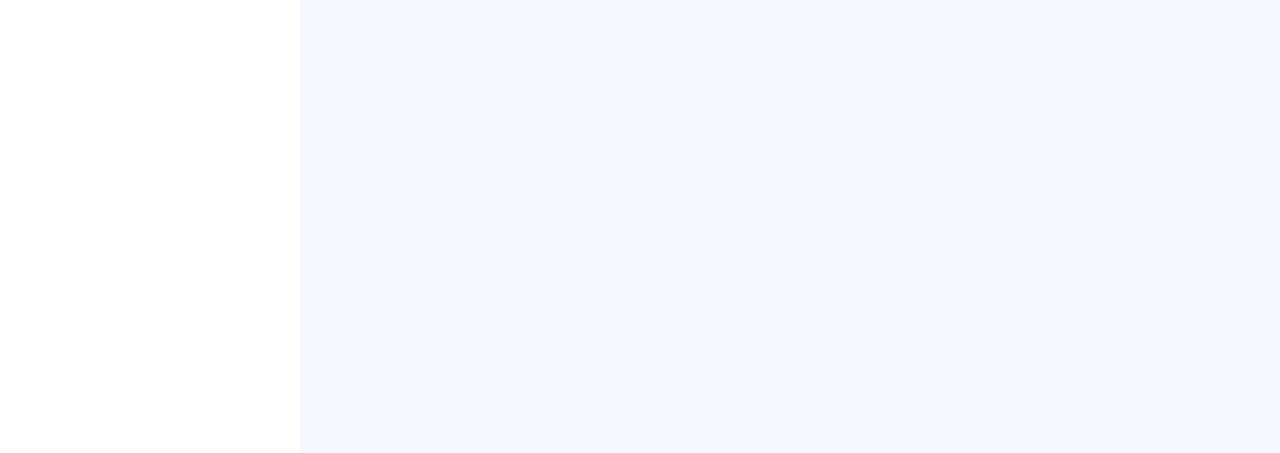
==== commit 0a07e185: "Added details to website." ====
--- a/index.html
+++ b/index.html
@@ -5,7 +5,7 @@
   <meta charset="utf-8">
   <meta content="width=device-width, initial-scale=1.0" name="viewport">
 
-  <title>iPortfolio Bootstrap Template - Index</title>
+  <title>Ozan Dogan's Portfolio</title>
   <meta content="" name="description">
   <meta content="" name="keywords">
 
@@ -48,6 +48,7 @@
 
 <body>
 
+
   <!-- ======= Mobile nav toggle button ======= -->
   <i class="bi bi-list mobile-nav-toggle d-xl-none"></i>
 
@@ -59,8 +60,8 @@
         <img src="assets/img/profile-img.jpg" alt="" class="img-fluid rounded-circle">
         <h1 class="text-light"><a href="index.html">Ozan Dogan</a></h1>
         <div class="social-links mt-3 text-center">
-          <a href="#" class="linkedin"><i class="bx bxl-linkedin"></i></a>
-          <a href="#" class="twitter"><i class="bx bxl-twitter"></i></a>
+          <a href="https://www.linkedin.com/in/ozan-dogan-7229ba216/" class="linkedin"><i class="bx bxl-linkedin"></i></a>
+          <a href="https://github.com/Ozan-Dogan" class="github"><i class="bx bxl-github"></i></a>
         </div>
       </div>
 
@@ -91,7 +92,6 @@
 
         <div class="section-title">
           <h2>About</h2>
-          <p>Magnam dolores commodi suscipit. Necessitatibus eius consequatur ex aliquid fuga eum quidem. Sit sint consectetur velit. Quisquam quos quisquam cupiditate. Et nemo qui impedit suscipit alias ea. Quia fugiat sit in iste officiis commodi quidem hic quas.</p>
         </div>
 
         <div class="row">
@@ -99,17 +99,18 @@
             <img src="assets/img/profile-img.jpg" class="img-fluid" alt="">
           </div>
           <div class="col-lg-8 pt-4 pt-lg-0 content" data-aos="fade-left">
-            <h3>Business Analyst &amp; Product Manager.</h3>
+            <h3>Welcome to my website!</h3>
+            <p>My name is Ozan and I am a Business Analytics and Information Systems major at the University of Iowa, anticipating my graduation in May 2024. 
+              Through a combination of rigorous coursework and valuable internship experiences, I have honed a versatile skill set that I am excited to apply in a full-time role. I am deeply committed to using my abilities to make a meaningful and positive impact. </p>
             <p class="fst-italic">
-              Lorem ipsum dolor sit amet, consectetur adipiscing elit, sed do eiusmod tempor incididunt ut labore et dolore
-              magna aliqua.
+              Below is my information. Feel free to contact me via phone or email.
             </p>
             <div class="row">
               <div class="col-lg-6">
                 <ul>
                   <li><i class="bi bi-chevron-right"></i> <strong>Birthday:</strong> <span>6 September 2001</span></li>
                   <li><i class="bi bi-chevron-right"></i> <strong>Website:</strong> <span>www.ozandogan.me</span></li>
-                  <li><i class="bi bi-chevron-right"></i> <strong>Phone:</strong> <span>+217 415 41776</span></li>
+                  <li><i class="bi bi-chevron-right"></i> <strong>Phone:</strong> <span>(217) 415-4776</span></li>
                   <li><i class="bi bi-chevron-right"></i> <strong>City:</strong> <span>Springfield, IL</span></li>
                 </ul>
               </div>
@@ -117,22 +118,22 @@
                 <ul>
                   <li><i class="bi bi-chevron-right"></i> <strong>Age:</strong> <span>22</span></li>
                   <li><i class="bi bi-chevron-right"></i> <strong>Degree:</strong> <span>Bachelor</span></li>
-                  <li><i class="bi bi-chevron-right"></i> <strong>Email:</strong> <span>dogan@uiowa.edu</span></li>
+                  <li><i class="bi bi-chevron-right"></i> <strong>Email:</strong> <span>ozan-dogan@uiowa.edu</span></li>
                   <li><i class="bi bi-chevron-right"></i> <strong>Looking for Work?</strong> <span>Yes</span></li>
                 </ul>
               </div>
             </div>
-            <p>
+            <!--<p>
               Officiis eligendi itaque labore et dolorum mollitia officiis optio vero. Quisquam sunt adipisci omnis et ut. Nulla accusantium dolor incidunt officia tempore. Et eius omnis.
               Cupiditate ut dicta maxime officiis quidem quia. Sed et consectetur qui quia repellendus itaque neque. Aliquid amet quidem ut quaerat cupiditate. Ab et eum qui repellendus omnis culpa magni laudantium dolores.
-            </p>
+            </p>-->
           </div>
         </div>
 
       </div>
     </section><!-- End About Section -->
 
-    <!-- ======= Skills Section ======= -->
+    <!-- ======= Skills Section ======= --><!--
     <section id="skills" class="skills section-bg">
       <div class="container">
 
@@ -196,7 +197,7 @@
         </div>
 
       </div>
-    </section><!-- End Skills Section -->
+    </section><End Skills Section -->
 
     <!-- ======= Resume Section ======= -->
     <section id="resume" class="resume">
@@ -204,185 +205,84 @@
 
         <div class="section-title">
           <h2>Resume</h2>
-          <p>Magnam dolores commodi suscipit. Necessitatibus eius consequatur ex aliquid fuga eum quidem. Sit sint consectetur velit. Quisquam quos quisquam cupiditate. Et nemo qui impedit suscipit alias ea. Quia fugiat sit in iste officiis commodi quidem hic quas.</p>
         </div>
 
         <div class="row">
           <div class="col-lg-6" data-aos="fade-up">
-            <h3 class="resume-title">Sumary</h3>
+            <h3 class="resume-title">About</h3>
             <div class="resume-item pb-0">
-              <h4>Alex Smith</h4>
-              <p><em>Innovative and deadline-driven Graphic Designer with 3+ years of experience designing and developing user-centered digital/print marketing material from initial concept to final, polished deliverable.</em></p>
+              <h4>Ozan Dogan</h4>
+              <p><em>Innovative and driven Business Analytics and Information Systems Major with experience designing and developing user-centered solutions.</em></p>
               <ul>
-                <li>Portland par 127,Orlando, FL</li>
-                <li>(123) 456-7891</li>
-                <li>alice.barkley@example.com</li>
+                <li>Springfield, IL</li>
+                <li>(217) 415-4776</li>
+                <li>ozan-dogan@uiowa.edu</li>
               </ul>
             </div>
 
             <h3 class="resume-title">Education</h3>
             <div class="resume-item">
-              <h4>Master of Fine Arts &amp; Graphic Design</h4>
-              <h5>2015 - 2016</h5>
-              <p><em>Rochester Institute of Technology, Rochester, NY</em></p>
-              <p>Qui deserunt veniam. Et sed aliquam labore tempore sed quisquam iusto autem sit. Ea vero voluptatum qui ut dignissimos deleniti nerada porti sand markend</p>
-            </div>
-            <div class="resume-item">
+              <h4>Bachelor, Business Analytics &amp; Information Systems</h4>
+              <h5>2020 - 2024</h5>
+              <p><em>University of Iowa, Iowa City, IA</em></p>
+              <li>GPA: 3.5/4.0</li>
+              <li>Tippie College of Business Direct Admit</li>
+              <li>Dean's List</li>
+            </div>
+            <!--<div class="resume-item">
               <h4>Bachelor of Fine Arts &amp; Graphic Design</h4>
               <h5>2010 - 2014</h5>
               <p><em>Rochester Institute of Technology, Rochester, NY</em></p>
               <p>Quia nobis sequi est occaecati aut. Repudiandae et iusto quae reiciendis et quis Eius vel ratione eius unde vitae rerum voluptates asperiores voluptatem Earum molestiae consequatur neque etlon sader mart dila</p>
+            </div>-->
+            
+            <h3 class="resume-title">Activites</h3>
+            <div class="resume-item">
+              <h4>Tippie Technology and Innovation Association</h4>
+              <h5>2020 - 2024</h5>
+              <p>Advanced my knowledge and awareness of information technology through engagement in hands-on learning experiences, professional development opportunities, and networking events.</p>
+            </div>
+            <div class="resume-item">
+              <h4>University of Iowa Men's Soccer Club</h4>
+              <h5>2022 - 2024</h5>
+              <p>Team member and fundraising chair in a highly competitive travel squad that competes within the Midwest Alliance Soccer Conference.</p>
             </div>
           </div>
           <div class="col-lg-6" data-aos="fade-up" data-aos-delay="100">
             <h3 class="resume-title">Professional Experience</h3>
             <div class="resume-item">
-              <h4>Senior graphic design specialist</h4>
-              <h5>2019 - Present</h5>
-              <p><em>Experion, New York, NY </em></p>
+              <h4>eCommerce Business Analyst Intern</h4>
+              <h5>Summer 2023</h5>
+              <p><em>Uline, Pleasant Prairie, WI </em></p>
               <ul>
-                <li>Lead in the design, development, and implementation of the graphic, layout, and production communication materials</li>
-                <li>Delegate tasks to the 7 members of the design team and provide counsel on all aspects of the project. </li>
-                <li>Supervise the assessment of all graphic materials in order to ensure quality and accuracy of the design</li>
-                <li>Oversee the efficient use of production project budgets ranging from $2,000 - $25,000</li>
+                <li>Applied data-driven decision making to improve user experience on one of the country’s top B2B websites</li>
+                <li>Documented current business processes and identified opportunities for enhancing website functionality</li>
+                <li>Collected process improvement requirements from key stakeholders and translated them into technical specifications for the Web Development team</li>
+                <li>Collaborated with User Experience team to create wireframes and prototypes of proposed enhancements</li>
+                <li>Assisted Quality Assurance team in validating front-end changes in User Acceptance Testing environments</li>
               </ul>
             </div>
+            <h3 class="resume-title">Project Experience</h3>
             <div class="resume-item">
-              <h4>Graphic design specialist</h4>
-              <h5>2017 - 2018</h5>
-              <p><em>Stepping Stone Advertising, New York, NY</em></p>
+              <h4>Exploring Trends in Automobile Accidents</h4>
+              <h5>2022</h5>
+              <p><em>University of Iowa, Iowa City, IA </em></p>
               <ul>
-                <li>Developed numerous marketing programs (logos, brochures,infographics, presentations, and advertisements).</li>
-                <li>Managed up to 5 projects or tasks at a given time while under pressure</li>
-                <li>Recommended and consulted with clients on the most appropriate graphic design</li>
-                <li>Created 4+ design presentations and proposals a month for clients and account managers</li>
+                <li>Analyzed a countrywide database of car accident data to identify key contributing factors</li>
+                <li>Designed and developed advanced Python functions for data cleaning, manipulation, and analysis</li>
+                <li>Leveraged various libraries such as Pandas and Matplotlib to conduct data analysis and visualization</li>
+                <li>Collaborated and communicated effectively with a team to drive project success</li>
+                <li>Provided insight towards traffic safety strategies through identifying accident risk factors and patterns</li>
               </ul>
-            </div>
           </div>
         </div>
 
       </div>
     </section><!-- End Resume Section -->
 
-    <!-- ======= Portfolio Section ======= -->
-    <section id="portfolio" class="portfolio section-bg">
-      <div class="container">
-
-        <div class="section-title">
-          <h2>Portfolio</h2>
-          <p>Magnam dolores commodi suscipit. Necessitatibus eius consequatur ex aliquid fuga eum quidem. Sit sint consectetur velit. Quisquam quos quisquam cupiditate. Et nemo qui impedit suscipit alias ea. Quia fugiat sit in iste officiis commodi quidem hic quas.</p>
-        </div>
-
-        <div class="row" data-aos="fade-up">
-          <div class="col-lg-12 d-flex justify-content-center">
-            <ul id="portfolio-flters">
-              <li data-filter="*" class="filter-active">All</li>
-              <li data-filter=".filter-app">App</li>
-              <li data-filter=".filter-card">Card</li>
-              <li data-filter=".filter-web">Web</li>
-            </ul>
-          </div>
-        </div>
-
-        <div class="row portfolio-container" data-aos="fade-up" data-aos-delay="100">
-
-          <div class="col-lg-4 col-md-6 portfolio-item filter-app">
-            <div class="portfolio-wrap">
-              <img src="assets/img/portfolio/portfolio-1.jpg" class="img-fluid" alt="">
-              <div class="portfolio-links">
-                <a href="assets/img/portfolio/portfolio-1.jpg" data-gallery="portfolioGallery" class="portfolio-lightbox" title="App 1"><i class="bx bx-plus"></i></a>
-                <a href="portfolio-details.html" title="More Details"><i class="bx bx-link"></i></a>
-              </div>
-            </div>
-          </div>
-
-          <div class="col-lg-4 col-md-6 portfolio-item filter-web">
-            <div class="portfolio-wrap">
-              <img src="assets/img/portfolio/portfolio-2.jpg" class="img-fluid" alt="">
-              <div class="portfolio-links">
-                <a href="assets/img/portfolio/portfolio-2.jpg" data-gallery="portfolioGallery" class="portfolio-lightbox" title="Web 3"><i class="bx bx-plus"></i></a>
-                <a href="portfolio-details.html" title="More Details"><i class="bx bx-link"></i></a>
-              </div>
-            </div>
-          </div>
-
-          <div class="col-lg-4 col-md-6 portfolio-item filter-app">
-            <div class="portfolio-wrap">
-              <img src="assets/img/portfolio/portfolio-3.jpg" class="img-fluid" alt="">
-              <div class="portfolio-links">
-                <a href="assets/img/portfolio/portfolio-3.jpg" data-gallery="portfolioGallery" class="portfolio-lightbox" title="App 2"><i class="bx bx-plus"></i></a>
-                <a href="portfolio-details.html" title="More Details"><i class="bx bx-link"></i></a>
-              </div>
-            </div>
-          </div>
-
-          <div class="col-lg-4 col-md-6 portfolio-item filter-card">
-            <div class="portfolio-wrap">
-              <img src="assets/img/portfolio/portfolio-4.jpg" class="img-fluid" alt="">
-              <div class="portfolio-links">
-                <a href="assets/img/portfolio/portfolio-4.jpg" data-gallery="portfolioGallery" class="portfolio-lightbox" title="Card 2"><i class="bx bx-plus"></i></a>
-                <a href="portfolio-details.html" title="More Details"><i class="bx bx-link"></i></a>
-              </div>
-            </div>
-          </div>
-
-          <div class="col-lg-4 col-md-6 portfolio-item filter-web">
-            <div class="portfolio-wrap">
-              <img src="assets/img/portfolio/portfolio-5.jpg" class="img-fluid" alt="">
-              <div class="portfolio-links">
-                <a href="assets/img/portfolio/portfolio-5.jpg" data-gallery="portfolioGallery" class="portfolio-lightbox" title="Web 2"><i class="bx bx-plus"></i></a>
-                <a href="portfolio-details.html" title="More Details"><i class="bx bx-link"></i></a>
-              </div>
-            </div>
-          </div>
-
-          <div class="col-lg-4 col-md-6 portfolio-item filter-app">
-            <div class="portfolio-wrap">
-              <img src="assets/img/portfolio/portfolio-6.jpg" class="img-fluid" alt="">
-              <div class="portfolio-links">
-                <a href="assets/img/portfolio/portfolio-6.jpg" data-gallery="portfolioGallery" class="portfolio-lightbox" title="App 3"><i class="bx bx-plus"></i></a>
-                <a href="portfolio-details.html" title="More Details"><i class="bx bx-link"></i></a>
-              </div>
-            </div>
-          </div>
-
-          <div class="col-lg-4 col-md-6 portfolio-item filter-card">
-            <div class="portfolio-wrap">
-              <img src="assets/img/portfolio/portfolio-7.jpg" class="img-fluid" alt="">
-              <div class="portfolio-links">
-                <a href="assets/img/portfolio/portfolio-7.jpg" data-gallery="portfolioGallery" class="portfolio-lightbox" title="Card 1"><i class="bx bx-plus"></i></a>
-                <a href="portfolio-details.html" title="More Details"><i class="bx bx-link"></i></a>
-              </div>
-            </div>
-          </div>
-
-          <div class="col-lg-4 col-md-6 portfolio-item filter-card">
-            <div class="portfolio-wrap">
-              <img src="assets/img/portfolio/portfolio-8.jpg" class="img-fluid" alt="">
-              <div class="portfolio-links">
-                <a href="assets/img/portfolio/portfolio-8.jpg" data-gallery="portfolioGallery" class="portfolio-lightbox" title="Card 3"><i class="bx bx-plus"></i></a>
-                <a href="portfolio-details.html" title="More Details"><i class="bx bx-link"></i></a>
-              </div>
-            </div>
-          </div>
-
-          <div class="col-lg-4 col-md-6 portfolio-item filter-web">
-            <div class="portfolio-wrap">
-              <img src="assets/img/portfolio/portfolio-9.jpg" class="img-fluid" alt="">
-              <div class="portfolio-links">
-                <a href="assets/img/portfolio/portfolio-9.jpg" data-gallery="portfolioGallery" class="portfolio-lightbox" title="Web 3"><i class="bx bx-plus"></i></a>
-                <a href="portfolio-details.html" title="More Details"><i class="bx bx-link"></i></a>
-              </div>
-            </div>
-          </div>
-
-        </div>
-
-      </div>
-    </section><!-- End Portfolio Section -->
-
-     <!-- ======= Facts Section ======= -->
-     <section id="facts" class="facts">
+
+    <!-- ======= Facts Section ======= --> <!--
+    <section id="facts" class="facts">
       <div class="container">
 
         <div class="section-title">
@@ -427,25 +327,147 @@
         </div>
 
       </div>
-    </section><!-- End Facts Section -->
+    </section> End Facts Section -->
+
+
+    <!-- ======= Portfolio Section ======= -->
+    <section id="portfolio" class="portfolio section-bg">
+      <div class="container">
+
+        <div class="section-title">
+          <h2>Portfolio</h2>
+        </div>
+
+        <div class="row" data-aos="fade-up">
+          <div class="col-lg-12 d-flex justify-content-center">
+            <ul id="portfolio-flters">
+              <li data-filter="*" class="filter-active">All</li>
+              <li data-filter=".filter-python">Python</li>
+              <li data-filter=".filter-r">R</li>
+              <li data-filter=".filter-sql">SQL</li>
+              <li data-filter=".filter-tableau">Tableau</li>
+            </ul>
+          </div>
+        </div>
+
+        <div class="row portfolio-container" data-aos="fade-up" data-aos-delay="100">
+
+          <div class="col-lg-4 col-md-6 portfolio-item filter-python">
+            <div class="portfolio-wrap">
+              <img src="assets/img/portfolio/portfolio-1.jpg" class="img-fluid" alt="">
+              <div class="portfolio-links">
+                <a href="assets/img/portfolio/portfolio-1.jpg" data-gallery="portfolioGallery" class="portfolio-lightbox" title="Python 1"><i class="bx bx-plus"></i></a>
+                <a href="portfolio-details.html" title="More Details"><i class="bx bx-link"></i></a>
+              </div>
+            </div>
+          </div>
+
+          <div class="col-lg-4 col-md-6 portfolio-item filter-python">
+            <div class="portfolio-wrap">
+              <img src="assets/img/portfolio/portfolio-2.jpg" class="img-fluid" alt="">
+              <div class="portfolio-links">
+                <a href="assets/img/portfolio/portfolio-2.jpg" data-gallery="portfolioGallery" class="portfolio-lightbox" title="Python 3"><i class="bx bx-plus"></i></a>
+                <a href="portfolio-details.html" title="More Details"><i class="bx bx-link"></i></a>
+              </div>
+            </div>
+          </div>
+
+          <div class="col-lg-4 col-md-6 portfolio-item filter-r">
+            <div class="portfolio-wrap">
+              <img src="assets/img/portfolio/portfolio-3.jpg" class="img-fluid" alt="">
+              <div class="portfolio-links">
+                <a href="assets/img/portfolio/portfolio-3.jpg" data-gallery="portfolioGallery" class="portfolio-lightbox" title="R 2"><i class="bx bx-plus"></i></a>
+                <a href="portfolio-details.html" title="More Details"><i class="bx bx-link"></i></a>
+              </div>
+            </div>
+          </div>
+
+          <div class="col-lg-4 col-md-6 portfolio-item filter-sql">
+            <div class="portfolio-wrap">
+              <img src="assets/img/portfolio/portfolio-4.jpg" class="img-fluid" alt="">
+              <div class="portfolio-links">
+                <a href="assets/img/portfolio/portfolio-4.jpg" data-gallery="portfolioGallery" class="portfolio-lightbox" title="SQL 2"><i class="bx bx-plus"></i></a>
+                <a href="portfolio-details.html" title="More Details"><i class="bx bx-link"></i></a>
+              </div>
+            </div>
+          </div>
+
+          <div class="col-lg-4 col-md-6 portfolio-item filter-r filter-tableau">
+            <div class="portfolio-wrap">
+              <img src="assets/img/portfolio/portfolio-5.jpg" class="img-fluid" alt="">
+              <div class="portfolio-links">
+                <a href="assets/img/portfolio/portfolio-5.jpg" data-gallery="portfolioGallery" class="portfolio-lightbox" title="R and Tableau"><i class="bx bx-plus"></i></a>
+                <a href="portfolio-details.html" title="More Details"><i class="bx bx-link"></i></a>
+              </div>
+            </div>
+          </div>
+          
+
+          <div class="col-lg-4 col-md-6 portfolio-item filter-tableau">
+            <div class="portfolio-wrap">
+              <img src="assets/img/portfolio/portfolio-6.jpg" class="img-fluid" alt="">
+              <div class="portfolio-links">
+                <a href="assets/img/portfolio/portfolio-6.jpg" data-gallery="portfolioGallery" class="portfolio-lightbox" title="Tableau 3"><i class="bx bx-plus"></i></a>
+                <a href="portfolio-details.html" title="More Details"><i class="bx bx-link"></i></a>
+              </div>
+            </div>
+          </div>
+<!--
+          <div class="col-lg-4 col-md-6 portfolio-item filter-card">
+            <div class="portfolio-wrap">
+              <img src="assets/img/portfolio/portfolio-7.jpg" class="img-fluid" alt="">
+              <div class="portfolio-links">
+                <a href="assets/img/portfolio/portfolio-7.jpg" data-gallery="portfolioGallery" class="portfolio-lightbox" title="Card 1"><i class="bx bx-plus"></i></a>
+                <a href="portfolio-details.html" title="More Details"><i class="bx bx-link"></i></a>
+              </div>
+            </div>
+          </div>
+
+          <div class="col-lg-4 col-md-6 portfolio-item filter-card">
+            <div class="portfolio-wrap">
+              <img src="assets/img/portfolio/portfolio-8.jpg" class="img-fluid" alt="">
+              <div class="portfolio-links">
+                <a href="assets/img/portfolio/portfolio-8.jpg" data-gallery="portfolioGallery" class="portfolio-lightbox" title="Card 3"><i class="bx bx-plus"></i></a>
+                <a href="portfolio-details.html" title="More Details"><i class="bx bx-link"></i></a>
+              </div>
+            </div>
+          </div>
+
+          <div class="col-lg-4 col-md-6 portfolio-item filter-web">
+            <div class="portfolio-wrap">
+              <img src="assets/img/portfolio/portfolio-9.jpg" class="img-fluid" alt="">
+              <div class="portfolio-links">
+                <a href="assets/img/portfolio/portfolio-9.jpg" data-gallery="portfolioGallery" class="portfolio-lightbox" title="Web 3"><i class="bx bx-plus"></i></a>
+                <a href="portfolio-details.html" title="More Details"><i class="bx bx-link"></i></a>
+              </div>
+            </div>
+          </div>
+
+        </div>
+
+      </div>
+    </section>
+  -->
+    <!-- End Portfolio Section -->
+
 
   </main><!-- End #main -->
 
   <!-- ======= Footer ======= -->
   <footer id="footer">
     <div class="container">
-      <div class="copyright">
-        &copy; Copyright <strong><span>iPortfolio</span></strong>
-      </div>
-      <div class="credits">
-        <!-- All the links in the footer should remain intact. -->
-        <!-- You can delete the links only if you purchased the pro version. -->
-        <!-- Licensing information: https://bootstrapmade.com/license/ -->
-        <!-- Purchase the pro version with working PHP/AJAX contact form: https://bootstrapmade.com/iportfolio-bootstrap-portfolio-websites-template/ -->
-        Designed by <a href="https://bootstrapmade.com/">BootstrapMade</a>
-      </div>
+        <div class="row">
+            <div class="col-lg-12 text-center">
+                <p>&copy; 2024 Ozan Dogan. All rights reserved.</p>
+                <p><a href="terms_and_conditions.html">Terms and Conditions</a></p>
+                <p><a href="privacy_policy.html">Privacy Policy</a></p>
+                <p><a href="cookie_policy.html">Cookie Policy</a></p>
+            </div>
+        </div>
     </div>
-  </footer><!-- End  Footer -->
+  </footer>
+
+  <!-- End  Footer -->
 
   <a href="#" class="back-to-top d-flex align-items-center justify-content-center"><i class="bi bi-arrow-up-short"></i></a>
 
@@ -462,6 +484,7 @@
 
   <!-- Template Main JS File -->
   <script src="assets/js/main.js"></script>
+  <script src="cookie-popup.js"></script>
 
 </body>
 
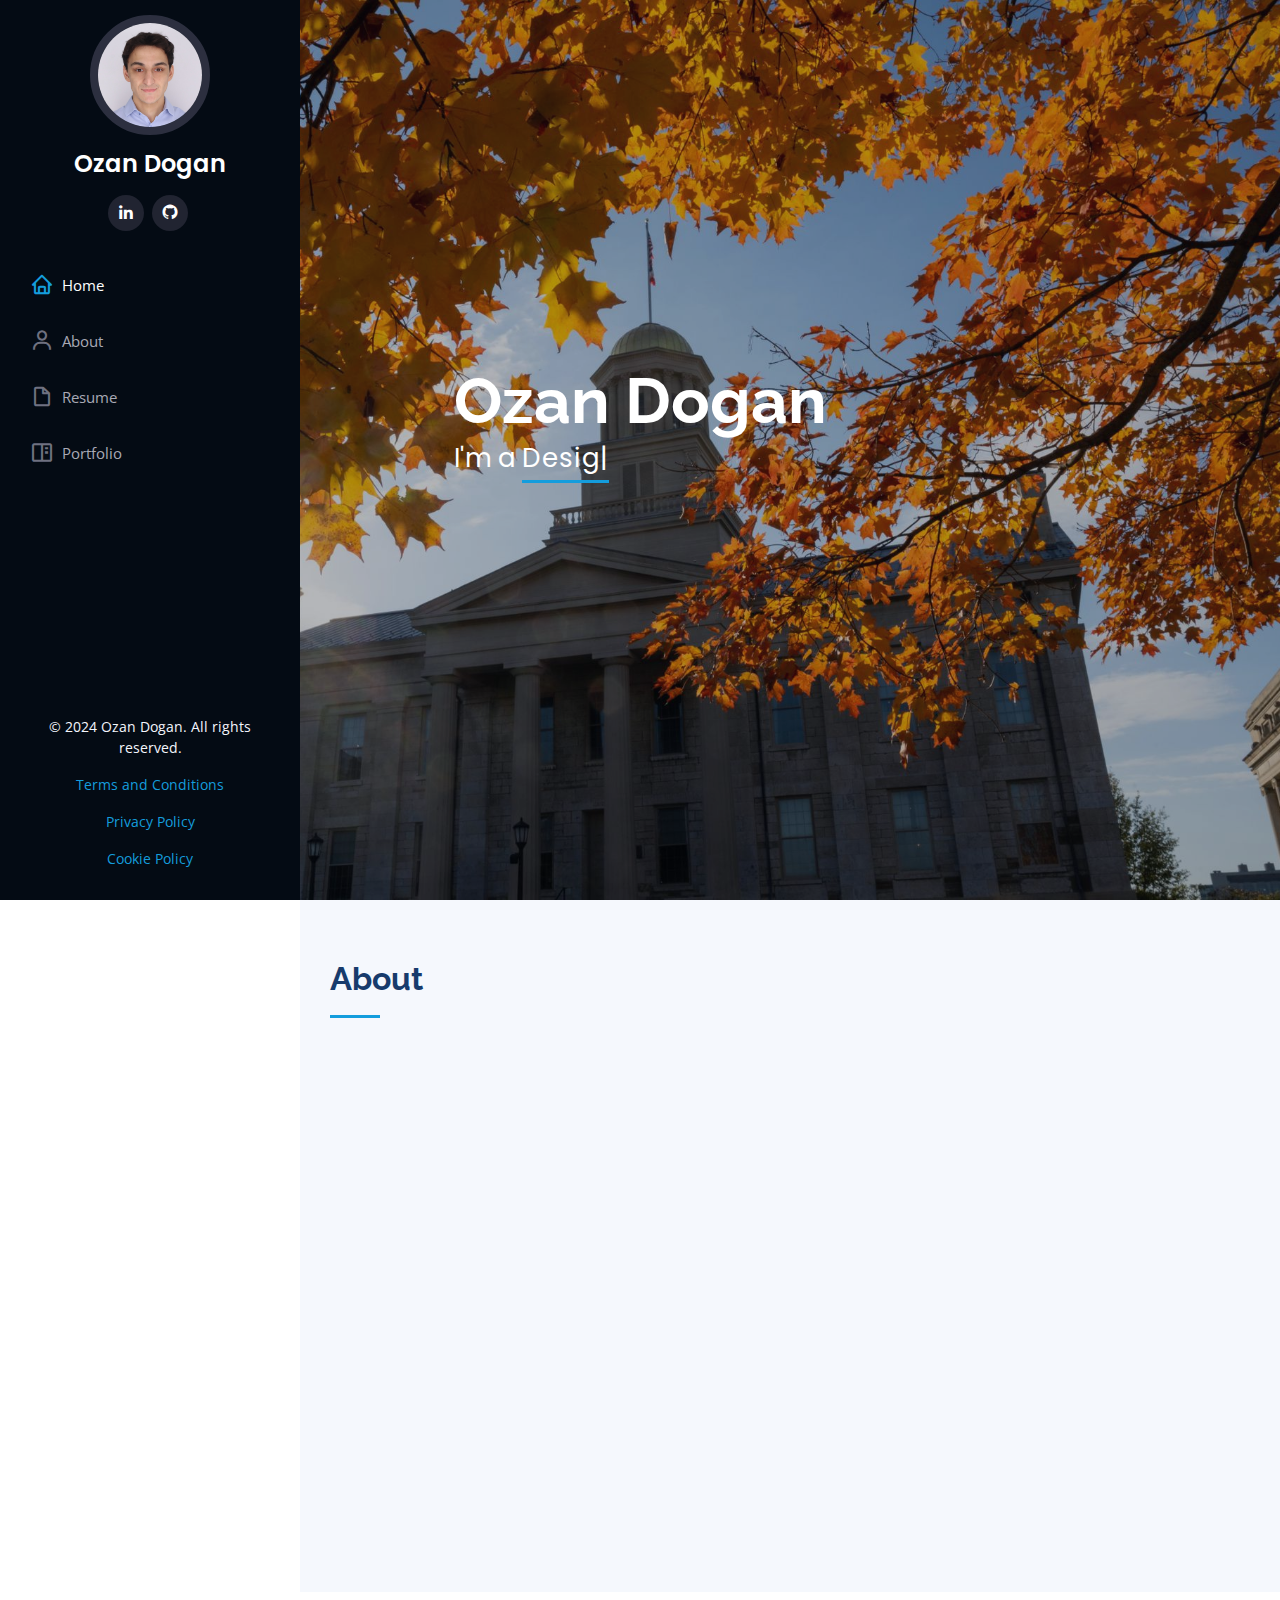
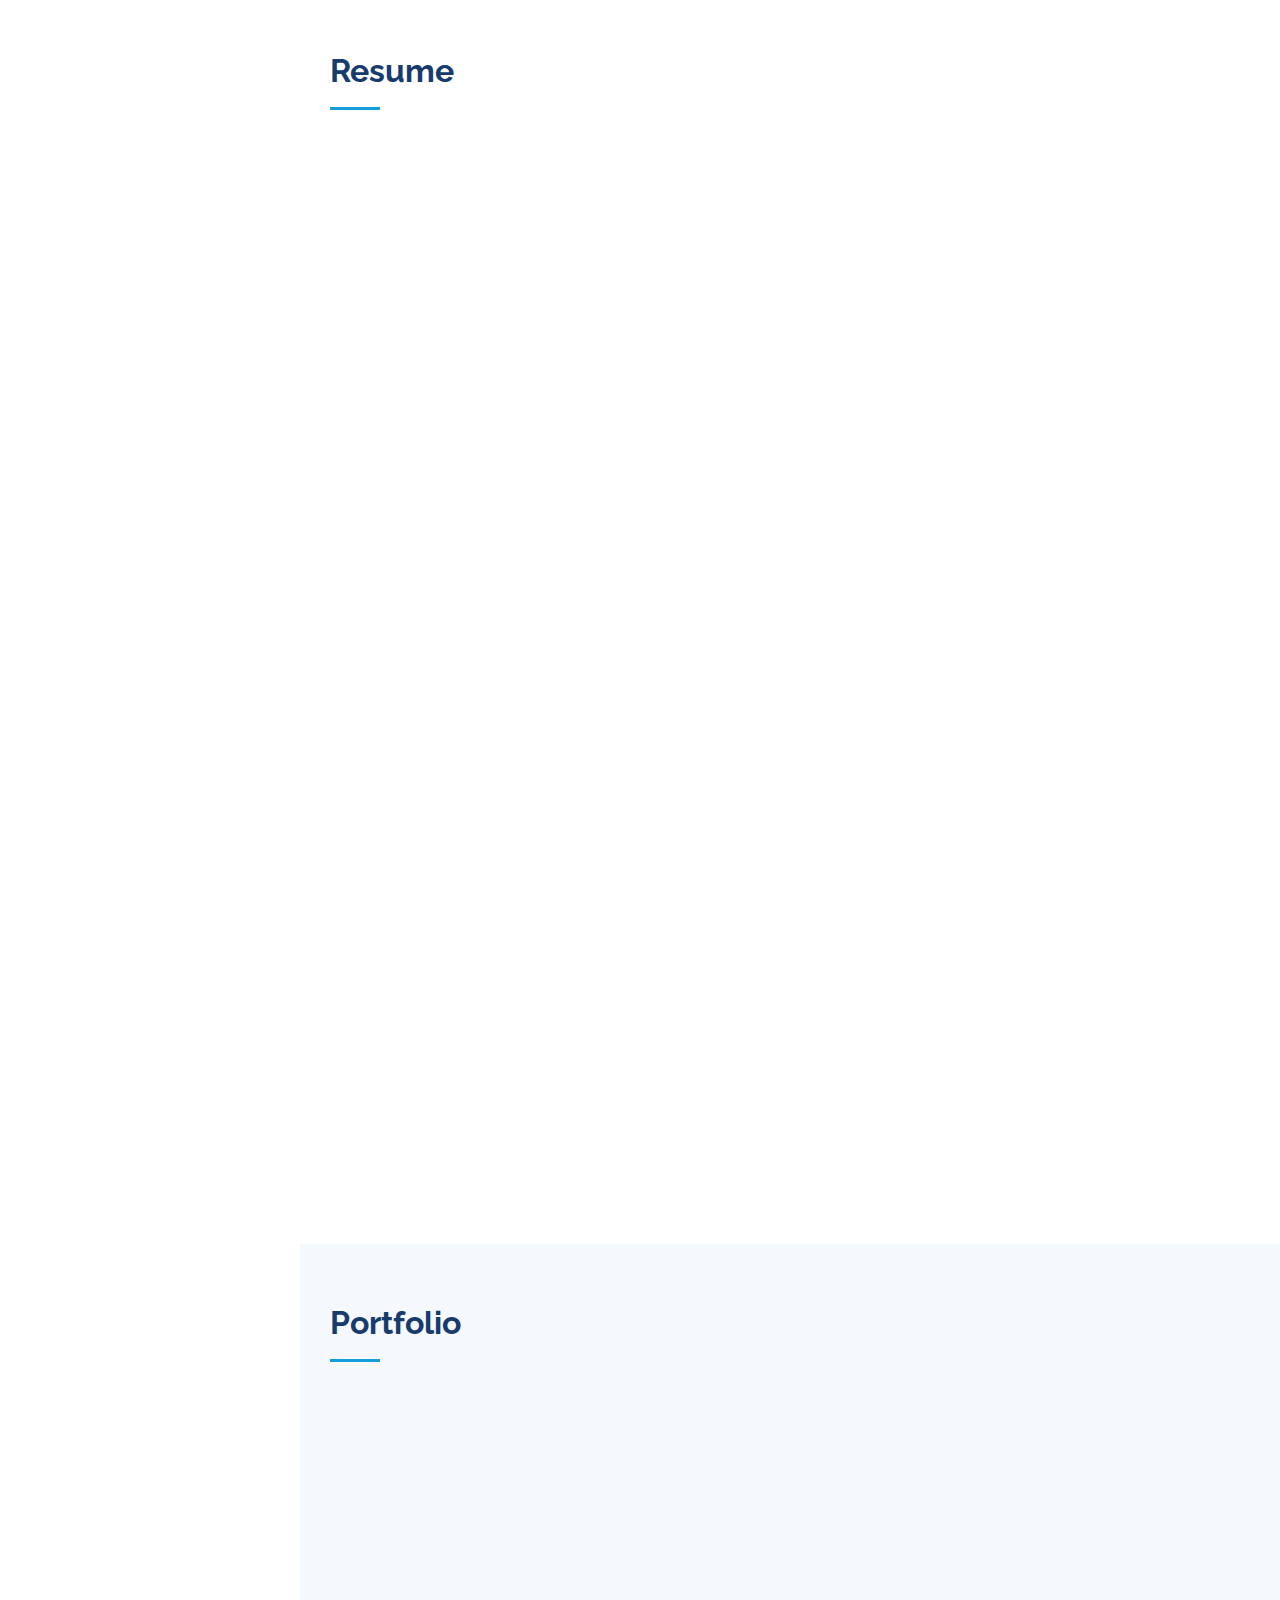
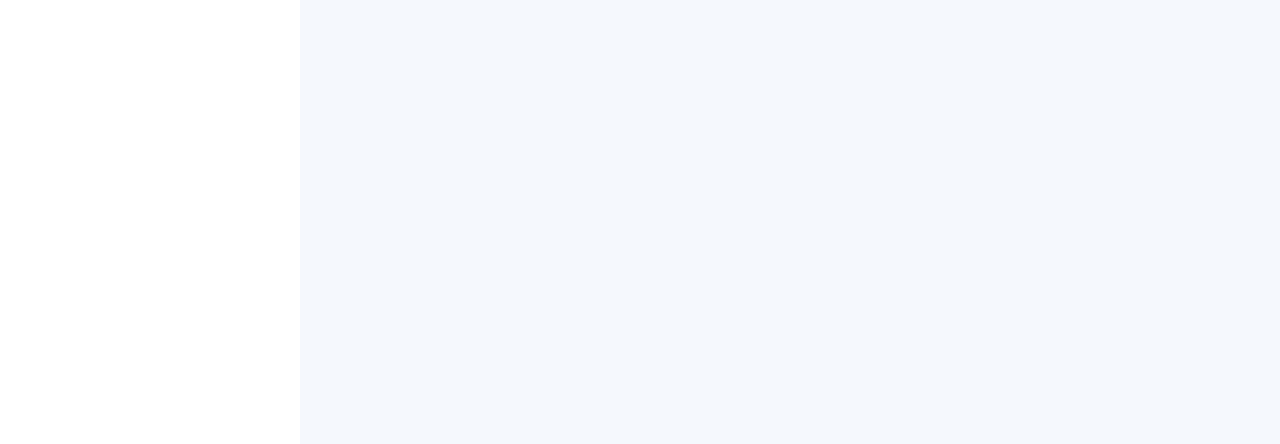
==== commit a64be436: "Fixed up favicon and about section" ====
--- a/index.html
+++ b/index.html
@@ -87,7 +87,7 @@
   <main id="main">
 
     <!-- ======= About Section ======= -->
-    <section id="about" class="about">
+    <section id="about" class="about section-bg">
       <div class="container">
 
         <div class="section-title">
@@ -108,18 +108,18 @@
             <div class="row">
               <div class="col-lg-6">
                 <ul>
-                  <li><i class="bi bi-chevron-right"></i> <strong>Birthday:</strong> <span>6 September 2001</span></li>
-                  <li><i class="bi bi-chevron-right"></i> <strong>Website:</strong> <span>www.ozandogan.me</span></li>
-                  <li><i class="bi bi-chevron-right"></i> <strong>Phone:</strong> <span>(217) 415-4776</span></li>
-                  <li><i class="bi bi-chevron-right"></i> <strong>City:</strong> <span>Springfield, IL</span></li>
+                  <li><i class="bi bi-chevron-right"></i> <strong>Major:</strong> <span>Business Analytics &amp; Info. Systems</span></li>
+                  <li><i class="bi bi-chevron-right"></i> <strong>Degree:</strong> <span>Bachelor of Business Administration</span></li>
+                  <li><i class="bi bi-chevron-right"></i> <strong>Graduation Date:</strong> <span>May 2024</span></li>
+                  <li><i class="bi bi-chevron-right"></i> <strong>Looking for Work?</strong> <span>Yes</span></li>
                 </ul>
               </div>
               <div class="col-lg-6">
                 <ul>
-                  <li><i class="bi bi-chevron-right"></i> <strong>Age:</strong> <span>22</span></li>
-                  <li><i class="bi bi-chevron-right"></i> <strong>Degree:</strong> <span>Bachelor</span></li>
                   <li><i class="bi bi-chevron-right"></i> <strong>Email:</strong> <span>ozan-dogan@uiowa.edu</span></li>
-                  <li><i class="bi bi-chevron-right"></i> <strong>Looking for Work?</strong> <span>Yes</span></li>
+                  <li><i class="bi bi-chevron-right"></i> <strong>Phone:</strong> <span>(217) 415-4776</span></li>
+                  <li><i class="bi bi-chevron-right"></i> <strong>Website:</strong> <span>www.ozandogan.me</span></li>
+                  <li><i class="bi bi-chevron-right"></i> <strong>Hometown:</strong> <span>Springfield, IL</span></li>
                 </ul>
               </div>
             </div>
@@ -225,7 +225,7 @@
               <h4>Bachelor, Business Analytics &amp; Information Systems</h4>
               <h5>2020 - 2024</h5>
               <p><em>University of Iowa, Iowa City, IA</em></p>
-              <li>GPA: 3.5/4.0</li>
+              <li>GPA: 3.53/4.00</li>
               <li>Tippie College of Business Direct Admit</li>
               <li>Dean's List</li>
             </div>
@@ -262,19 +262,24 @@
                 <li>Assisted Quality Assurance team in validating front-end changes in User Acceptance Testing environments</li>
               </ul>
             </div>
-            <h3 class="resume-title">Project Experience</h3>
+            <h3 class="resume-title">Abilities</h3>
             <div class="resume-item">
-              <h4>Exploring Trends in Automobile Accidents</h4>
-              <h5>2022</h5>
-              <p><em>University of Iowa, Iowa City, IA </em></p>
+              <h4>Technical Skills</h4>
+              <p><em>I am proficient in:</em></p>
               <ul>
-                <li>Analyzed a countrywide database of car accident data to identify key contributing factors</li>
-                <li>Designed and developed advanced Python functions for data cleaning, manipulation, and analysis</li>
-                <li>Leveraged various libraries such as Pandas and Matplotlib to conduct data analysis and visualization</li>
-                <li>Collaborated and communicated effectively with a team to drive project success</li>
-                <li>Provided insight towards traffic safety strategies through identifying accident risk factors and patterns</li>
+                <li>Programming (Python, R, SQL, HTML)</li>
+                <li>Visualization (Tableau, Power BI)</li>
+                <li>Project Management (Azure DevOps, Jira)</li>
               </ul>
           </div>
+          <div class="resume-item">
+            <h4>Languages</h4>
+            <p><em>I can speak:</em></p>
+            <ul>
+              <li>Turkish (Native speaker)</li>
+              <li>Spanish (Intermediate working proficiency)</li>
+            </ul>
+        </div>
         </div>
 
       </div>
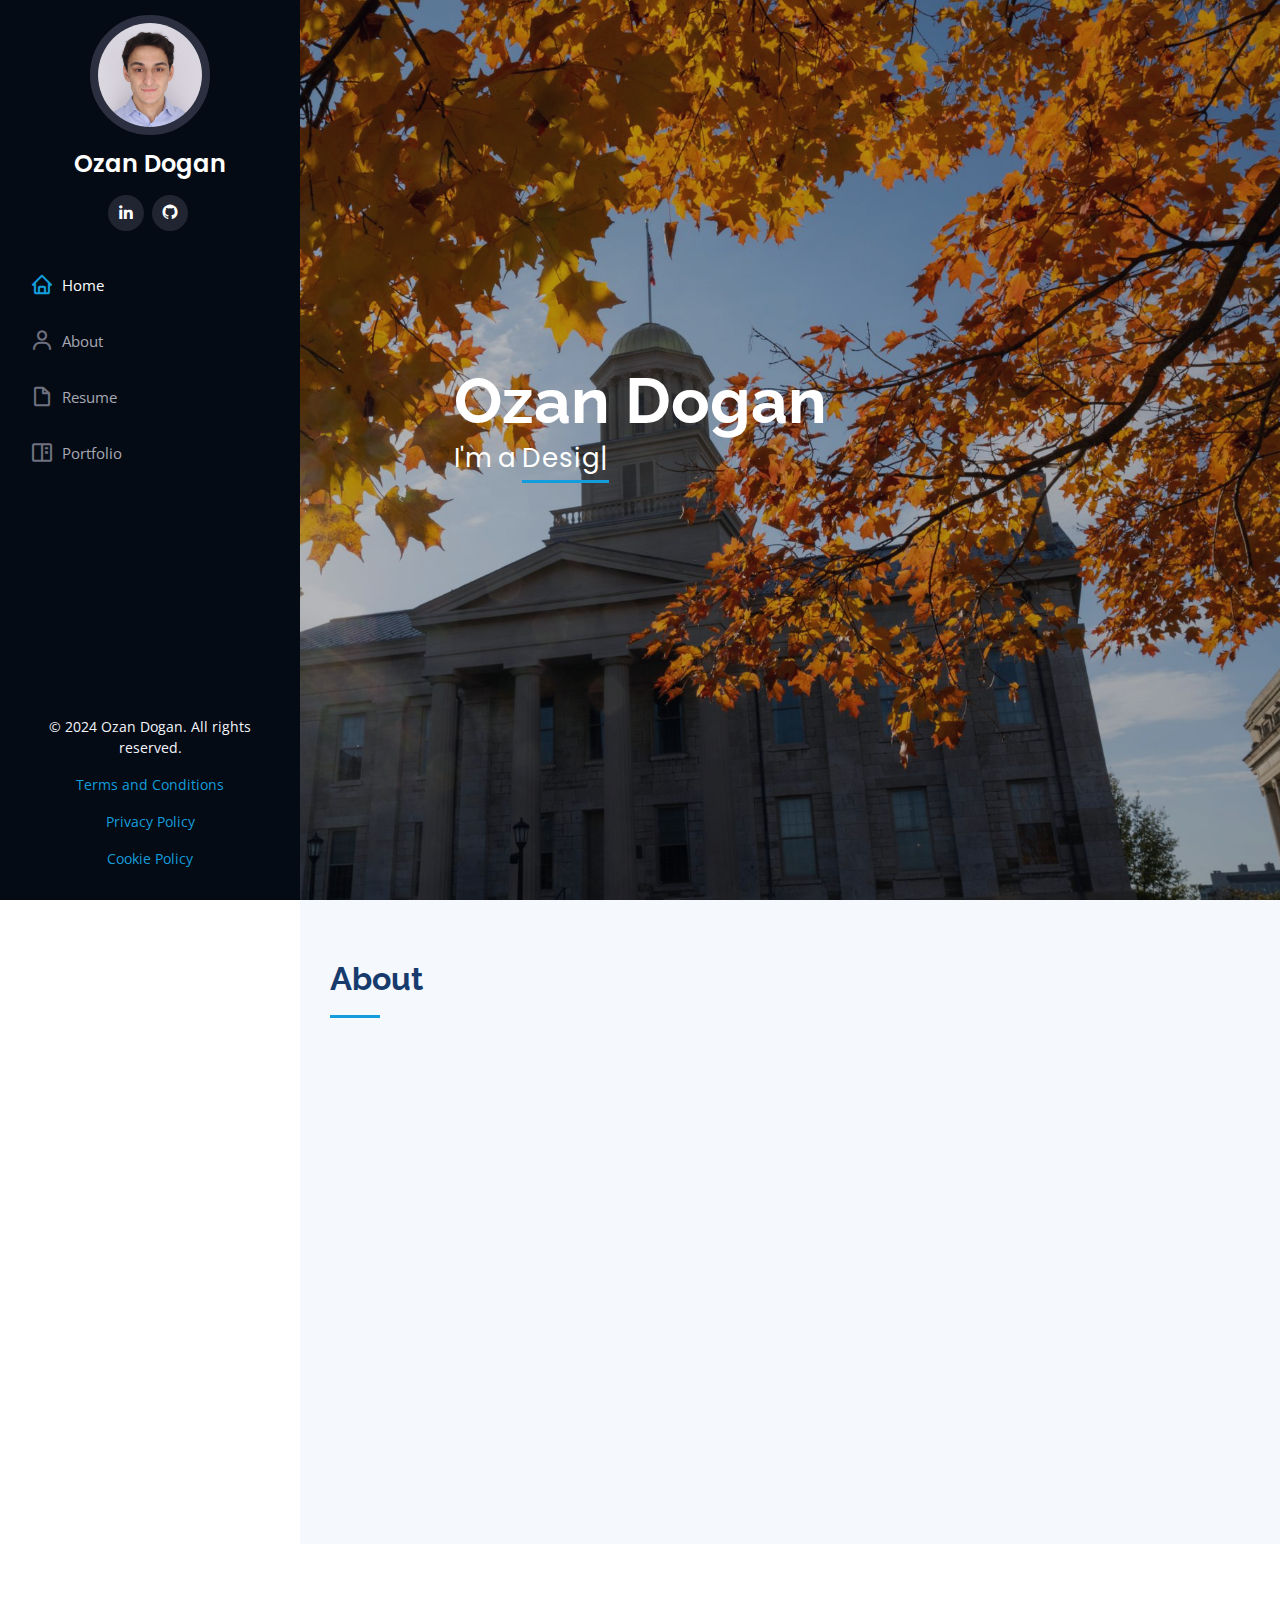
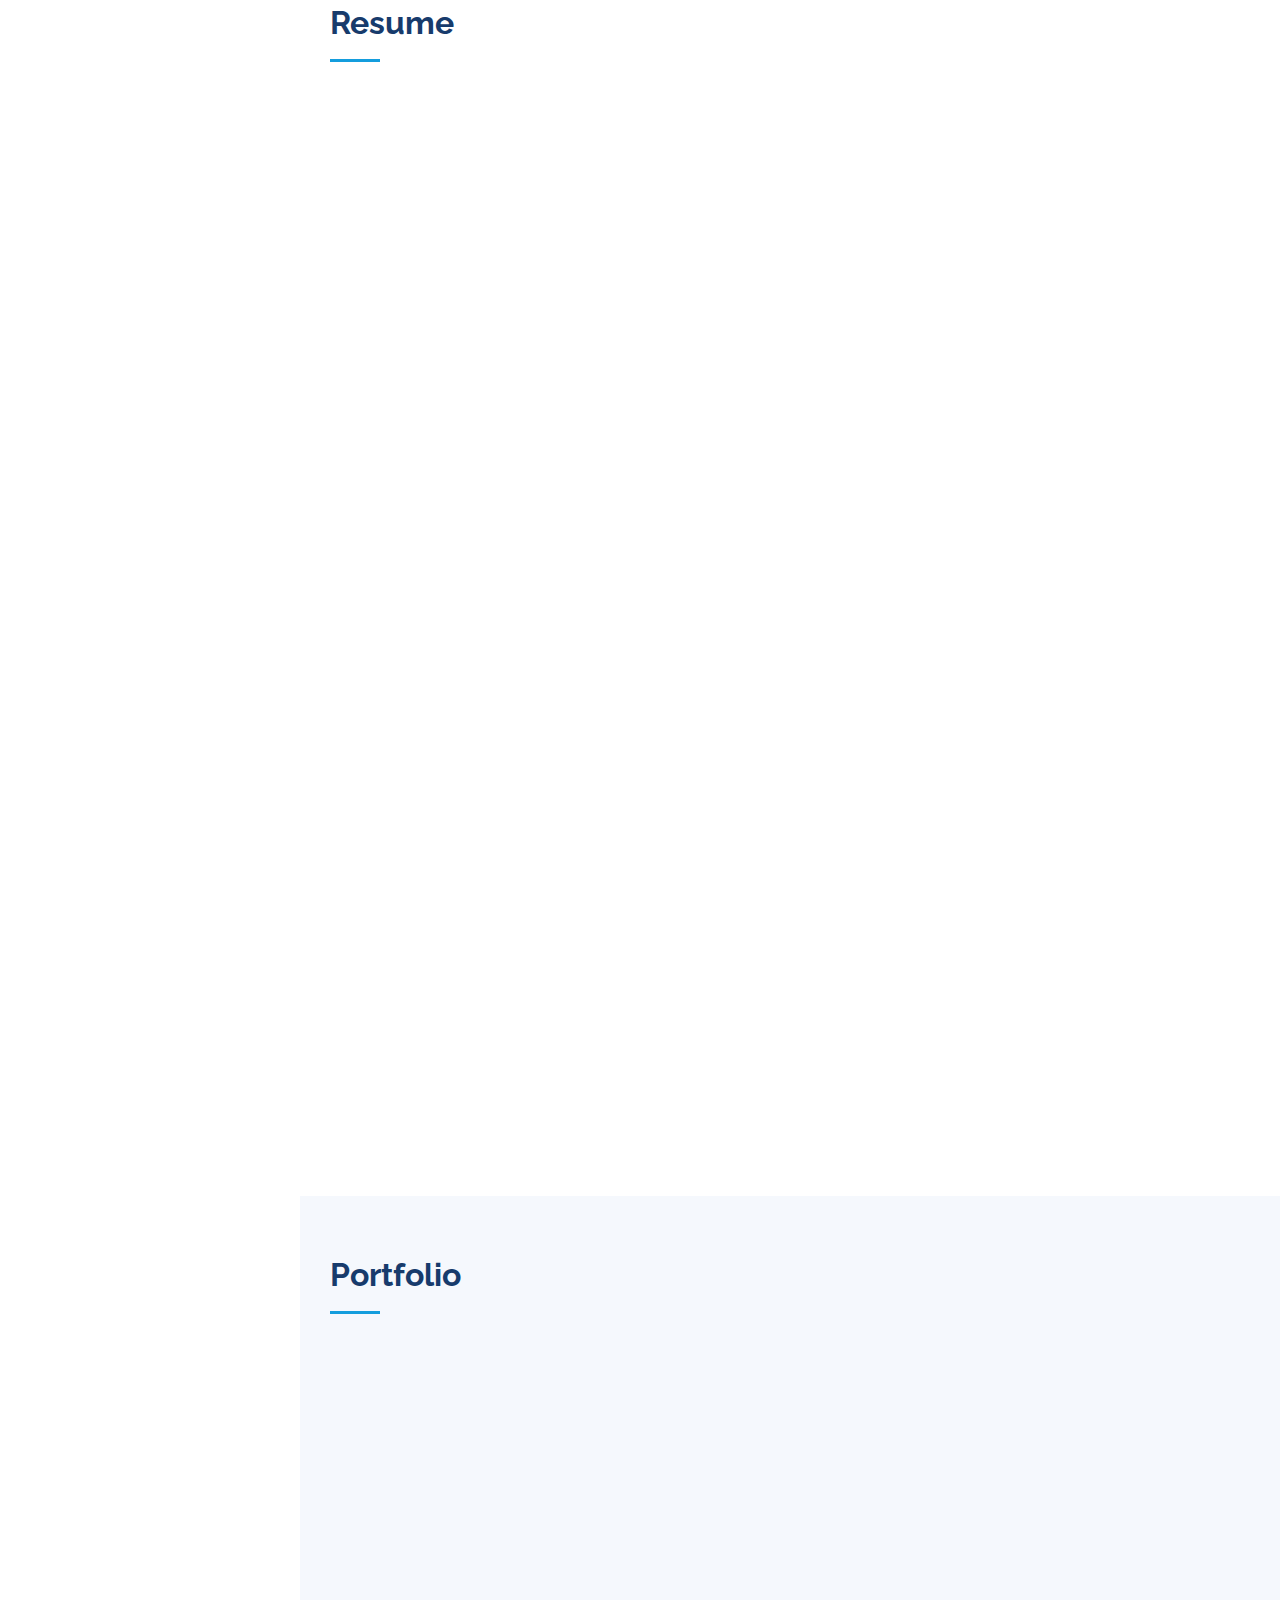
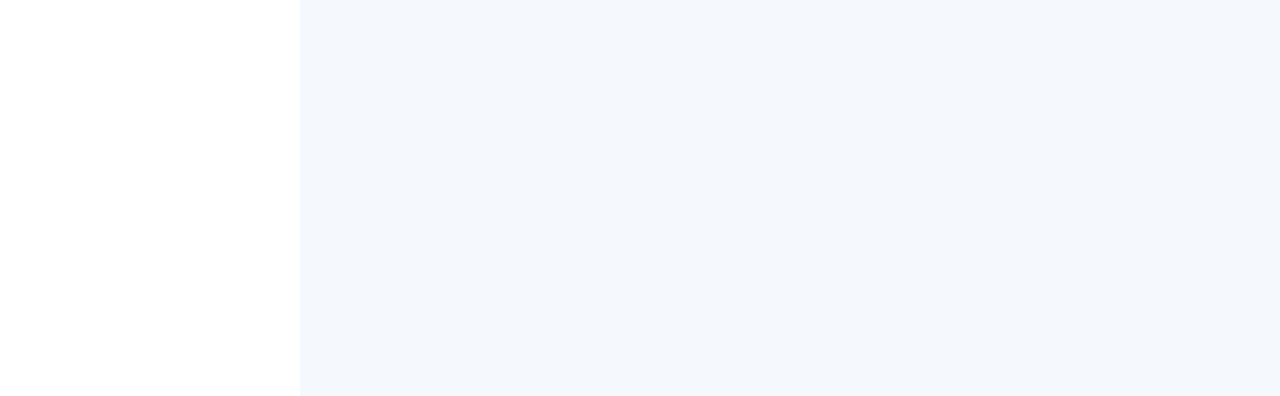
==== commit 988fa20c: "Fixed up spacing issue" ====
--- a/index.html
+++ b/index.html
@@ -108,8 +108,8 @@
             <div class="row">
               <div class="col-lg-6">
                 <ul>
-                  <li><i class="bi bi-chevron-right"></i> <strong>Major:</strong> <span>Business Analytics &amp; Info. Systems</span></li>
-                  <li><i class="bi bi-chevron-right"></i> <strong>Degree:</strong> <span>Bachelor of Business Administration</span></li>
+                  <li><i class="bi bi-chevron-right"></i> <strong>Major:</strong> <span>Business Analytics</span></li>
+                  <li><i class="bi bi-chevron-right"></i> <strong>Degree:</strong> <span>Bachelor</span></li>
                   <li><i class="bi bi-chevron-right"></i> <strong>Graduation Date:</strong> <span>May 2024</span></li>
                   <li><i class="bi bi-chevron-right"></i> <strong>Looking for Work?</strong> <span>Yes</span></li>
                 </ul>
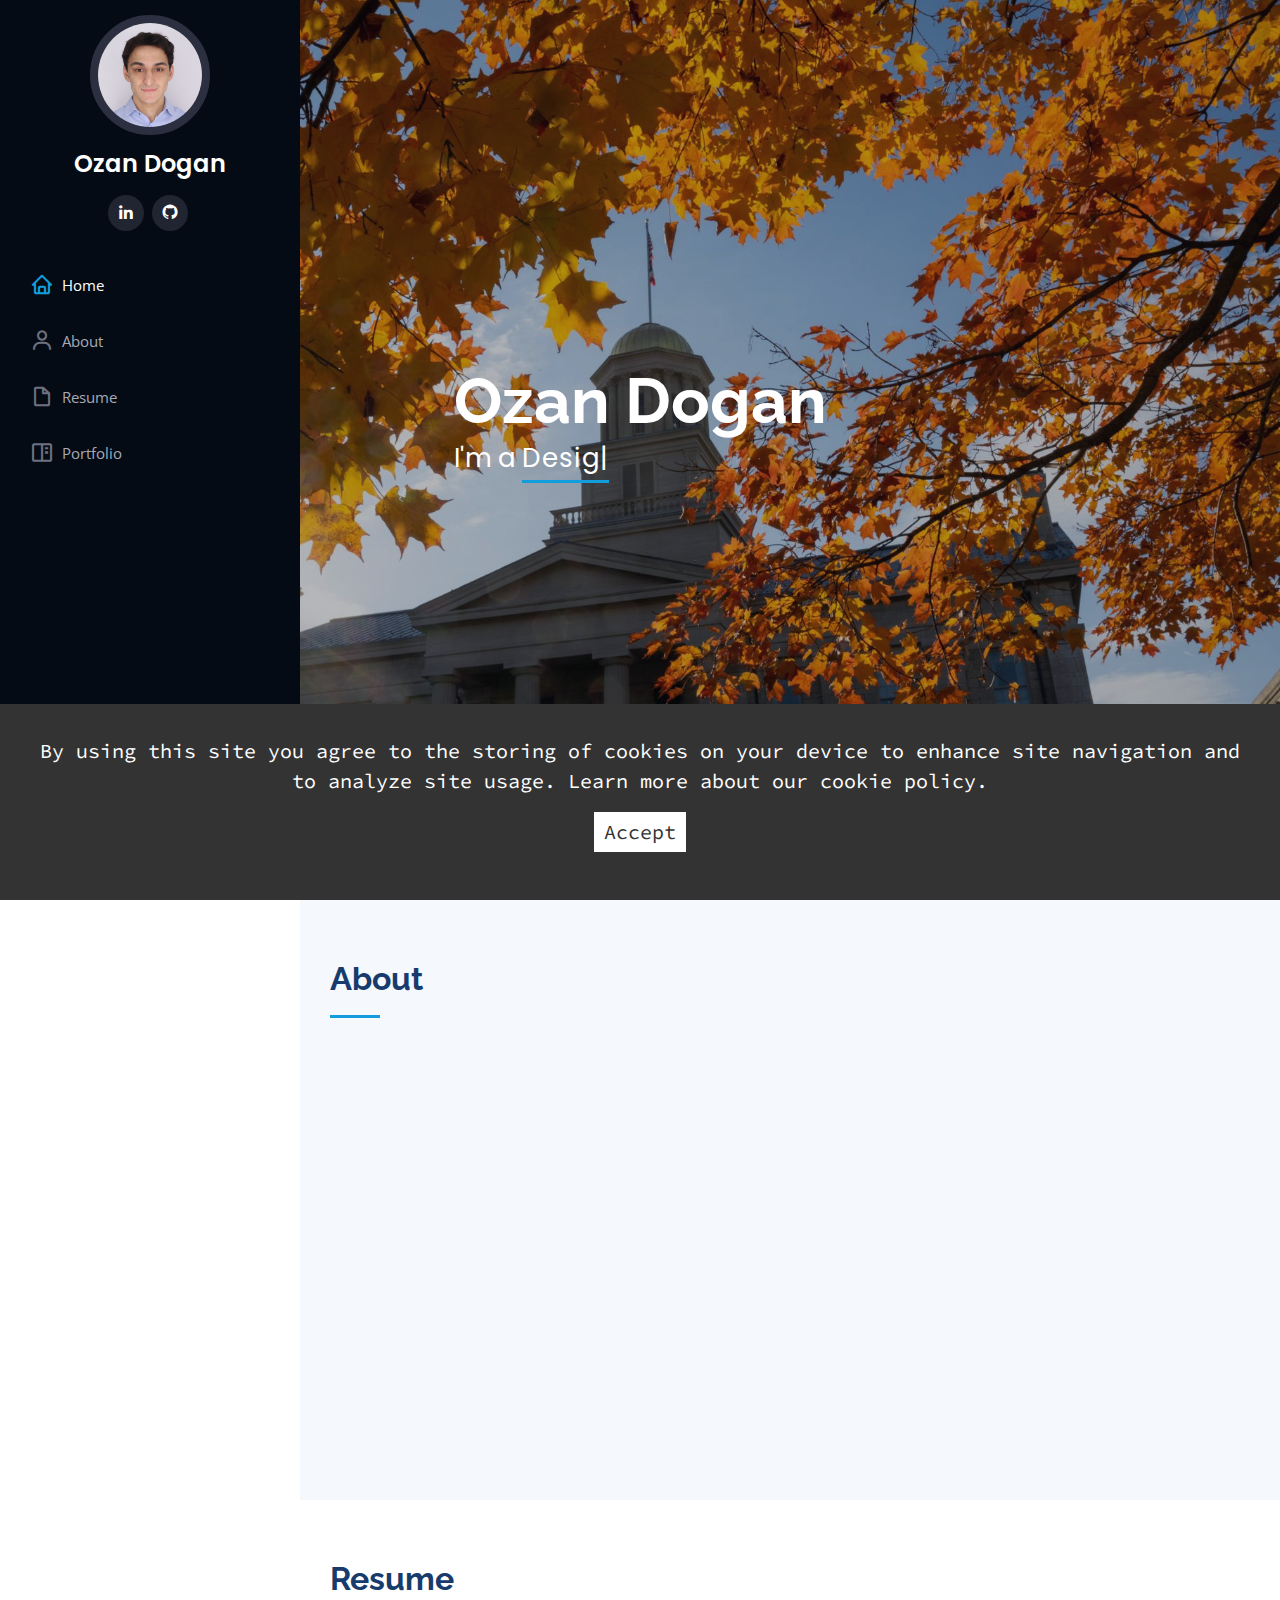
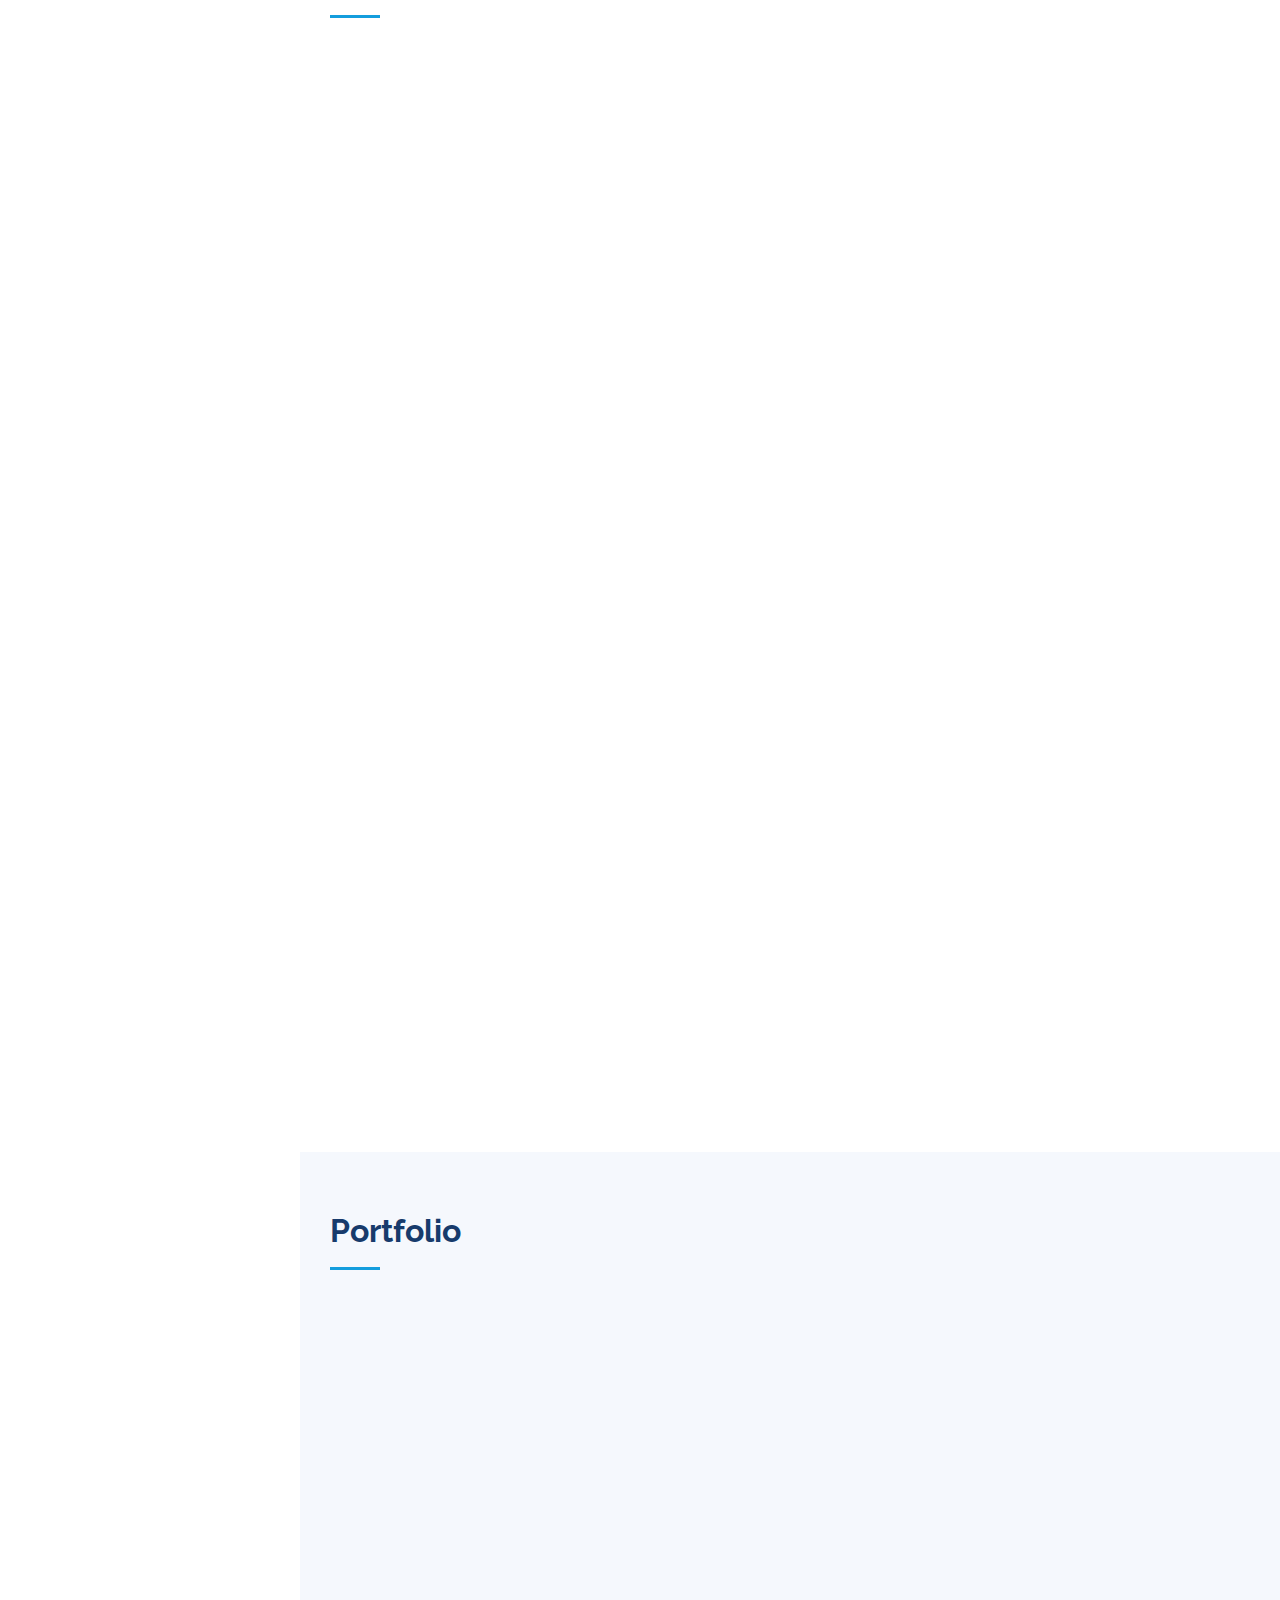
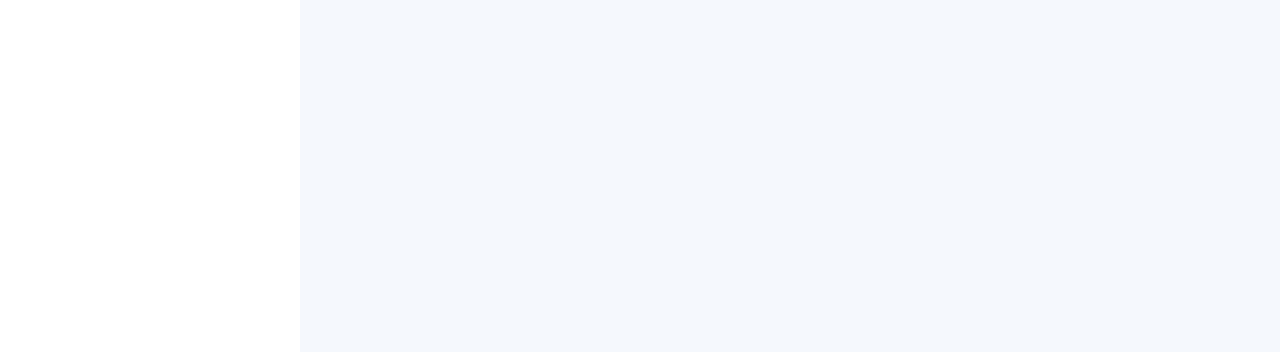
==== commit 82cde847: "Update index.html" ====
--- a/index.html
+++ b/index.html
@@ -26,6 +26,7 @@
 
   <!-- Template Main CSS File -->
   <link href="assets/css/style.css" rel="stylesheet">
+  <link href="assets/css/cookie-popup.css" rel="stylesheet">
 
   <!-- =======================================================
   * Template Name: iPortfolio
@@ -47,6 +48,7 @@
 </script>
 
 <body>
+
 
 
   <!-- ======= Mobile nav toggle button ======= -->
@@ -111,7 +113,6 @@
                   <li><i class="bi bi-chevron-right"></i> <strong>Major:</strong> <span>Business Analytics</span></li>
                   <li><i class="bi bi-chevron-right"></i> <strong>Degree:</strong> <span>Bachelor</span></li>
                   <li><i class="bi bi-chevron-right"></i> <strong>Graduation Date:</strong> <span>May 2024</span></li>
-                  <li><i class="bi bi-chevron-right"></i> <strong>Looking for Work?</strong> <span>Yes</span></li>
                 </ul>
               </div>
               <div class="col-lg-6">
@@ -119,7 +120,6 @@
                   <li><i class="bi bi-chevron-right"></i> <strong>Email:</strong> <span>ozan-dogan@uiowa.edu</span></li>
                   <li><i class="bi bi-chevron-right"></i> <strong>Phone:</strong> <span>(217) 415-4776</span></li>
                   <li><i class="bi bi-chevron-right"></i> <strong>Website:</strong> <span>www.ozandogan.me</span></li>
-                  <li><i class="bi bi-chevron-right"></i> <strong>Hometown:</strong> <span>Springfield, IL</span></li>
                 </ul>
               </div>
             </div>
@@ -461,6 +461,16 @@
   <!-- ======= Footer ======= -->
   <footer id="footer">
     <div class="container">
+      <div id="cookie-popup">
+        <p>
+          By using this site you agree to the storing of cookies on your device to
+          enhance site navigation and to analyze site usage. Learn more about our
+          <a href="cookie_policy.html">cookie policy</a>.
+        </p>
+        <p>
+          <button id="accept-cookies">Accept</button>
+        </p>
+      </div>
         <div class="row">
             <div class="col-lg-12 text-center">
                 <p>&copy; 2024 Ozan Dogan. All rights reserved.</p>
@@ -489,7 +499,7 @@
 
   <!-- Template Main JS File -->
   <script src="assets/js/main.js"></script>
-  <script src="cookie-popup.js"></script>
+  <script src="assets/js/cookie-popup.js"></script>
 
 </body>
 
--- a/assets/css/cookie-popup.css
+++ b/assets/css/cookie-popup.css
@@ -0,0 +1,42 @@
+/* Cookie popup styles */
+
+@import url("https://fonts.googleapis.com/css2?family=Source+Code+Pro&display=swap");
+
+#cookie-popup {
+  font-family: "Source Code Pro", monospace;
+  position: fixed;
+  bottom: 0;
+  left: 0;
+  background-color: #333;
+  color: #fff;
+  padding: 2rem;
+  text-align: center;
+  font-size: 1.25rem;
+  max-width: 100%;
+  height: auto;
+  z-index: 9999;
+}
+
+#cookie-popup a {
+  color: #fff;
+}
+
+#cookie-popup a:hover {
+  color: lightpink;
+  text-decoration: underline;
+}
+
+#accept-cookies {
+  font-family: "Source Code Pro", monospace;
+  background-color: #fff;
+  color: #333;
+  border: none;
+  padding: 5px 10px;
+  font-size: 1.25rem;
+  cursor: pointer;
+}
+
+#accept-cookies:hover {
+  background-color: lightpink;
+  transition: 0.4s;
+}
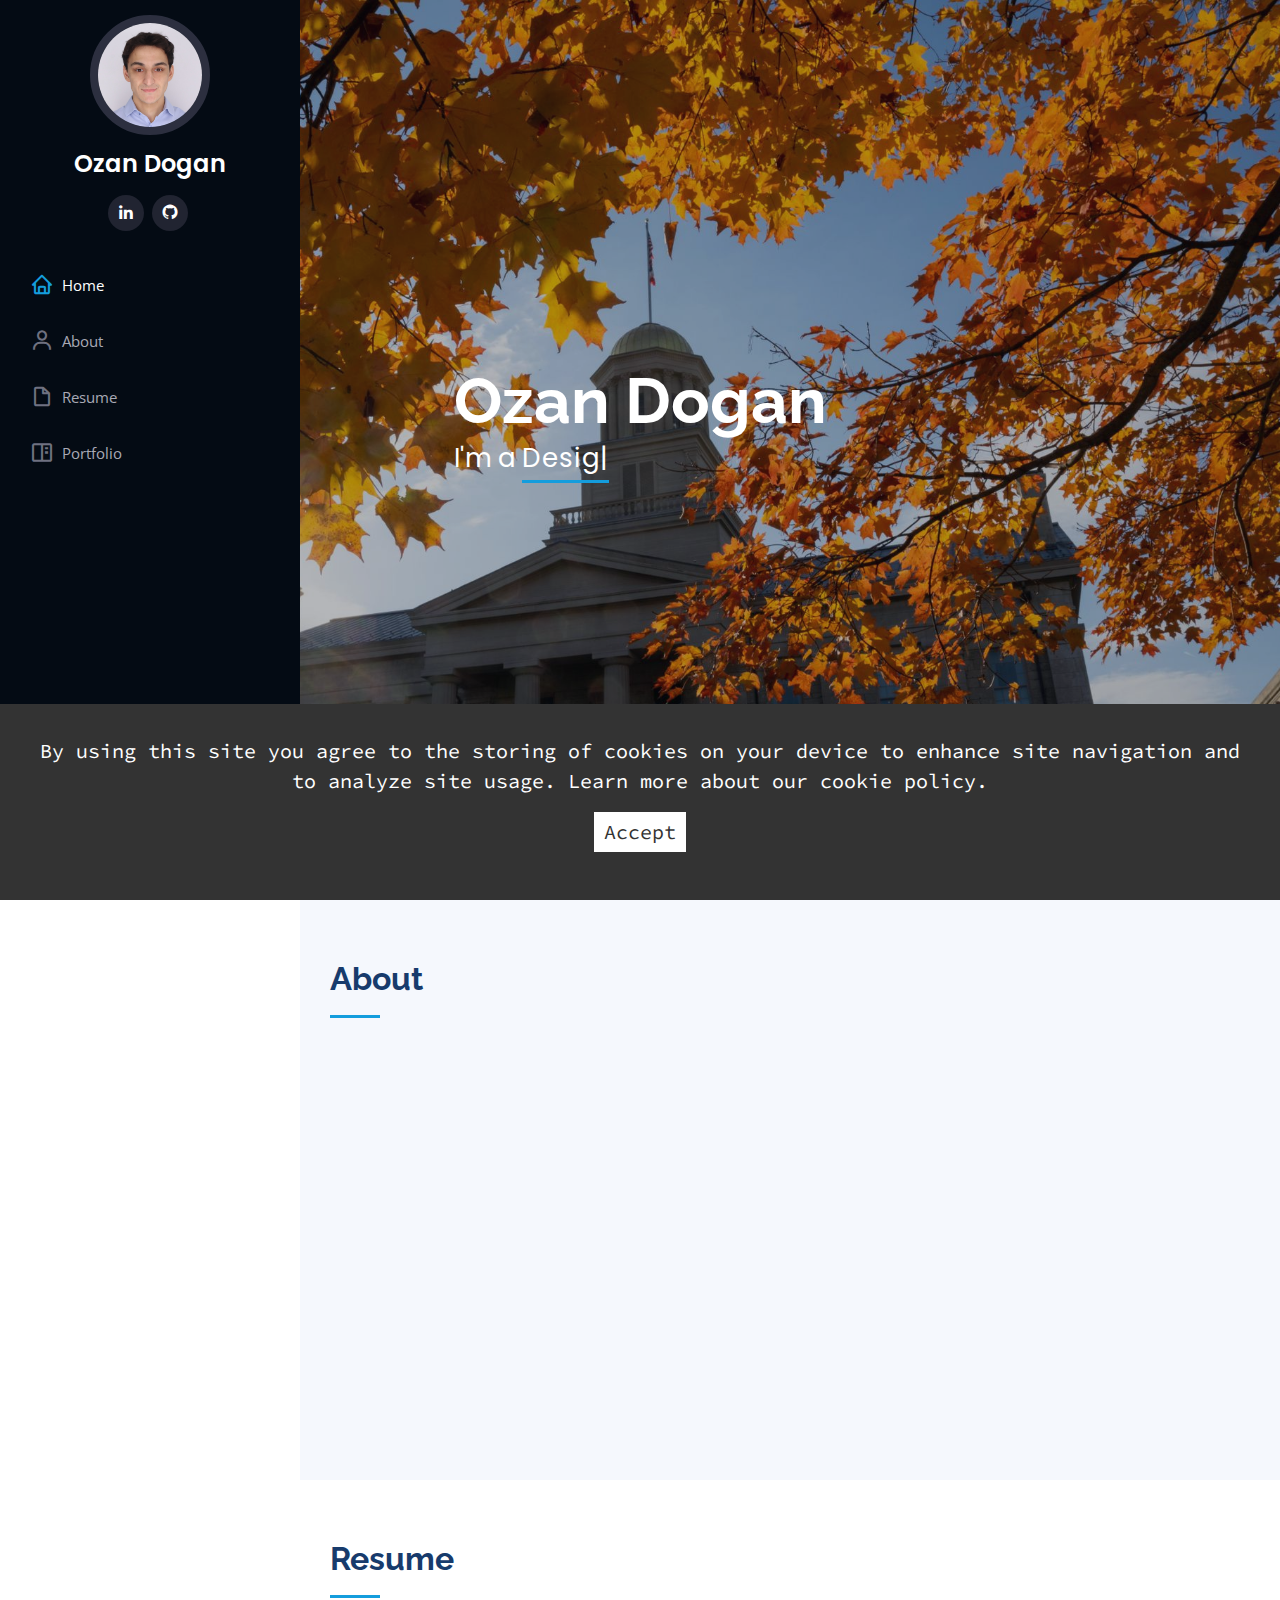
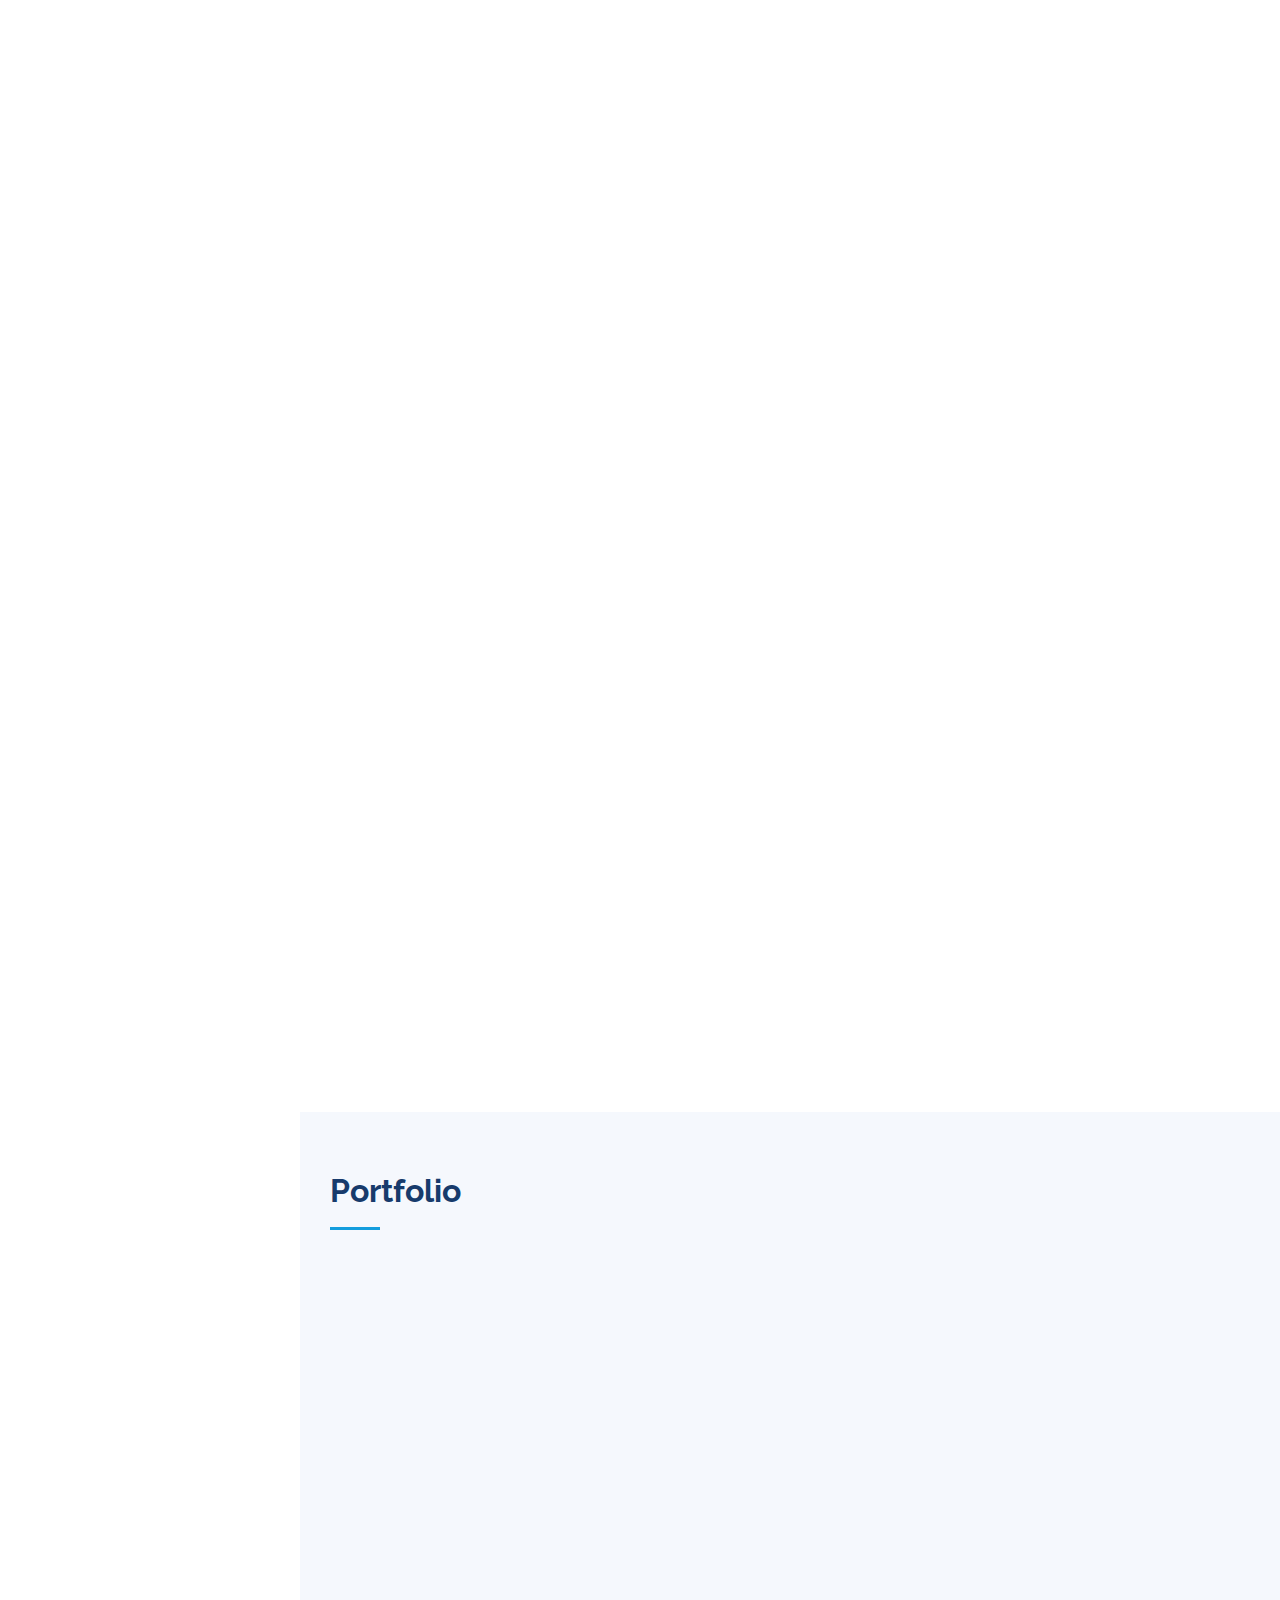
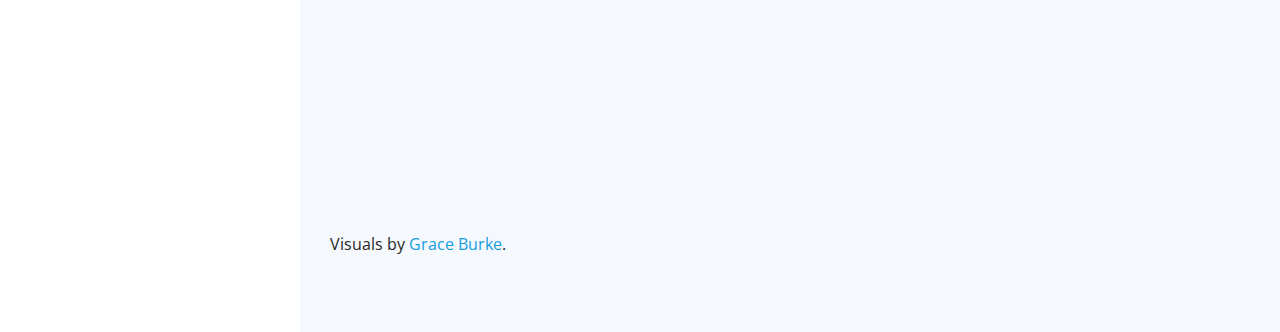
==== commit 3bec34fc: "Updated stylesheet and gave credit for visuals." ====
--- a/index.html
+++ b/index.html
@@ -229,13 +229,6 @@
               <li>Tippie College of Business Direct Admit</li>
               <li>Dean's List</li>
             </div>
-            <!--<div class="resume-item">
-              <h4>Bachelor of Fine Arts &amp; Graphic Design</h4>
-              <h5>2010 - 2014</h5>
-              <p><em>Rochester Institute of Technology, Rochester, NY</em></p>
-              <p>Quia nobis sequi est occaecati aut. Repudiandae et iusto quae reiciendis et quis Eius vel ratione eius unde vitae rerum voluptates asperiores voluptatem Earum molestiae consequatur neque etlon sader mart dila</p>
-            </div>-->
-            
             <h3 class="resume-title">Activites</h3>
             <div class="resume-item">
               <h4>Tippie Technology and Innovation Association</h4>
@@ -343,6 +336,7 @@
           <h2>Portfolio</h2>
         </div>
 
+
         <div class="row" data-aos="fade-up">
           <div class="col-lg-12 d-flex justify-content-center">
             <ul id="portfolio-flters">
@@ -417,6 +411,8 @@
               </div>
             </div>
           </div>
+
+
 <!--
           <div class="col-lg-4 col-md-6 portfolio-item filter-card">
             <div class="portfolio-wrap">
@@ -450,10 +446,19 @@
 
         </div>
 
-      </div>
-    </section>
+          
   -->
     <!-- End Portfolio Section -->
+
+       
+      </div>
+
+      <div class="section-bg">
+        <p>Visuals by <a href="https://gburke26.wixsite.com/graceburke">Grace Burke</a>.</p>
+      </div>
+    </section>
+
+
 
 
   </main><!-- End #main -->
--- a/assets/css/style.css
+++ b/assets/css/style.css
@@ -316,7 +316,7 @@
 }
 
 .section-title {
-  padding-bottom: 30px;
+  padding-bottom: 10px;
 }
 
 .section-title h2 {
